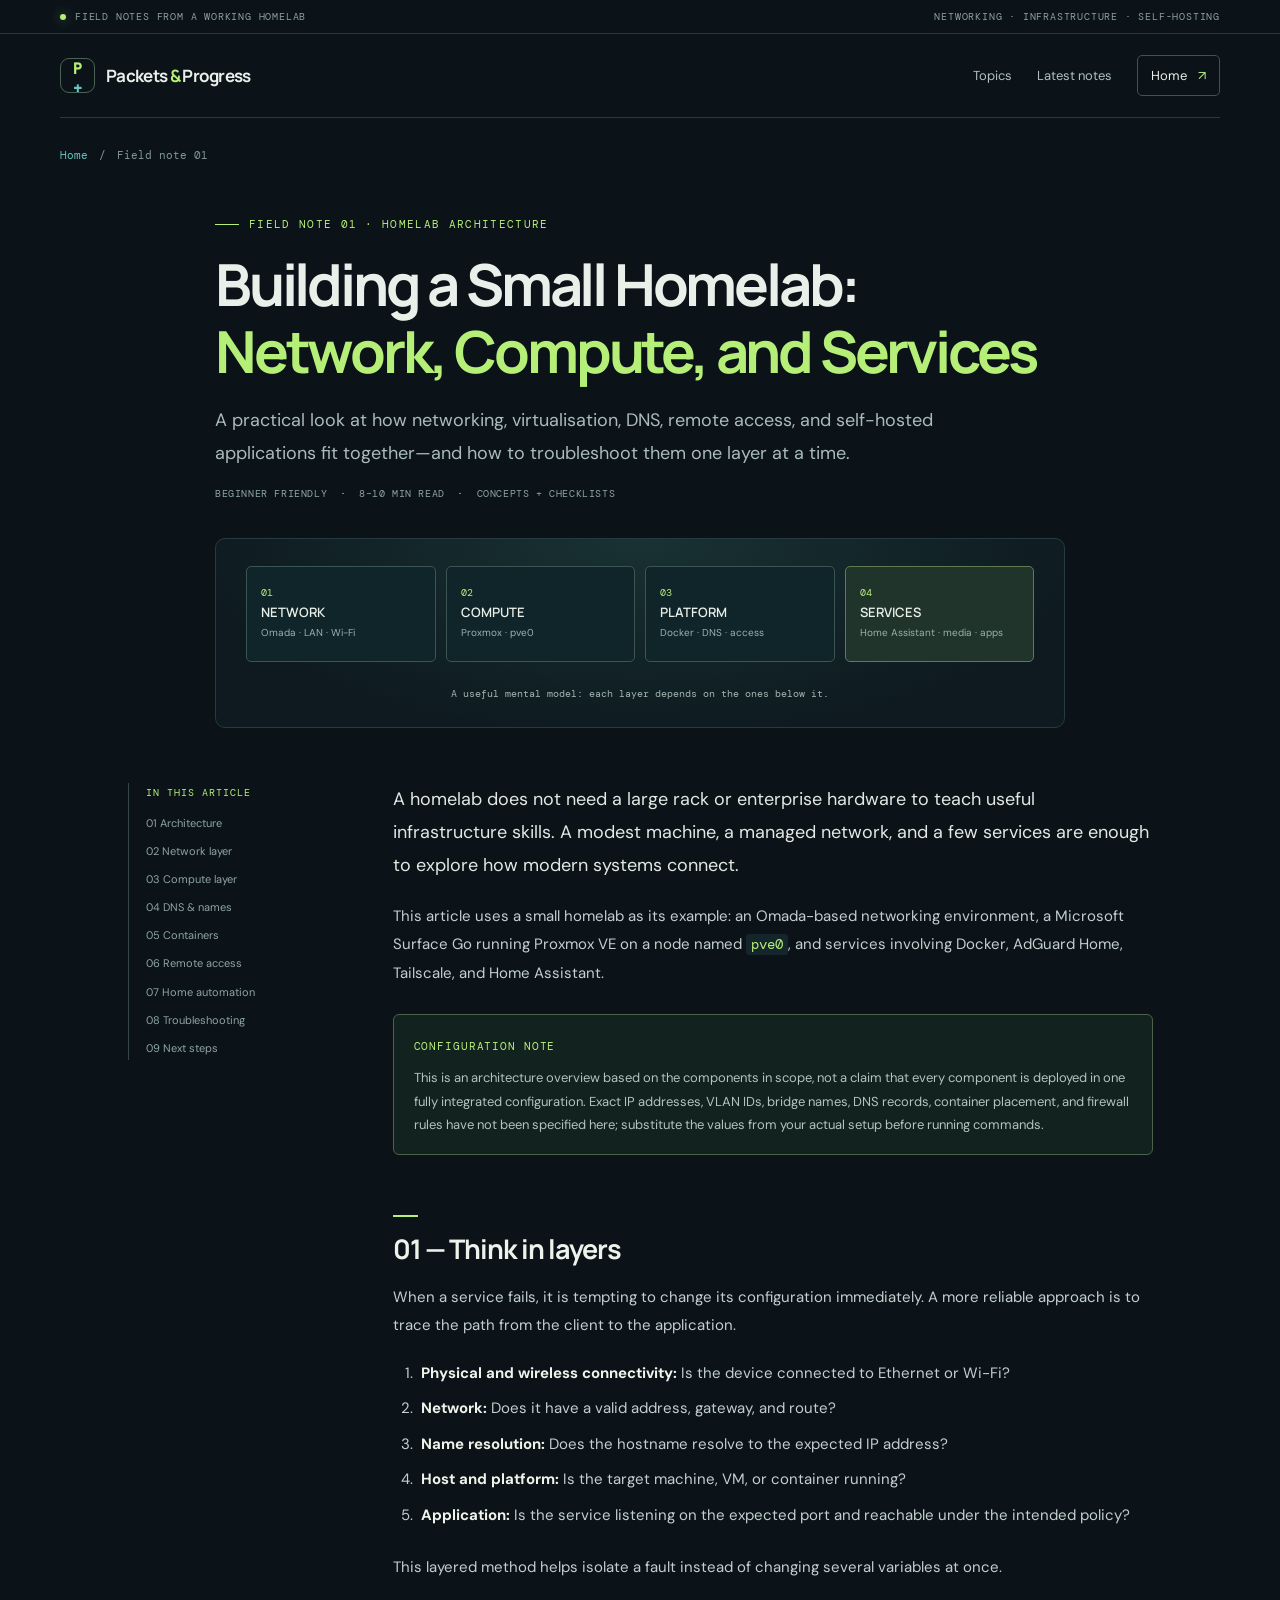
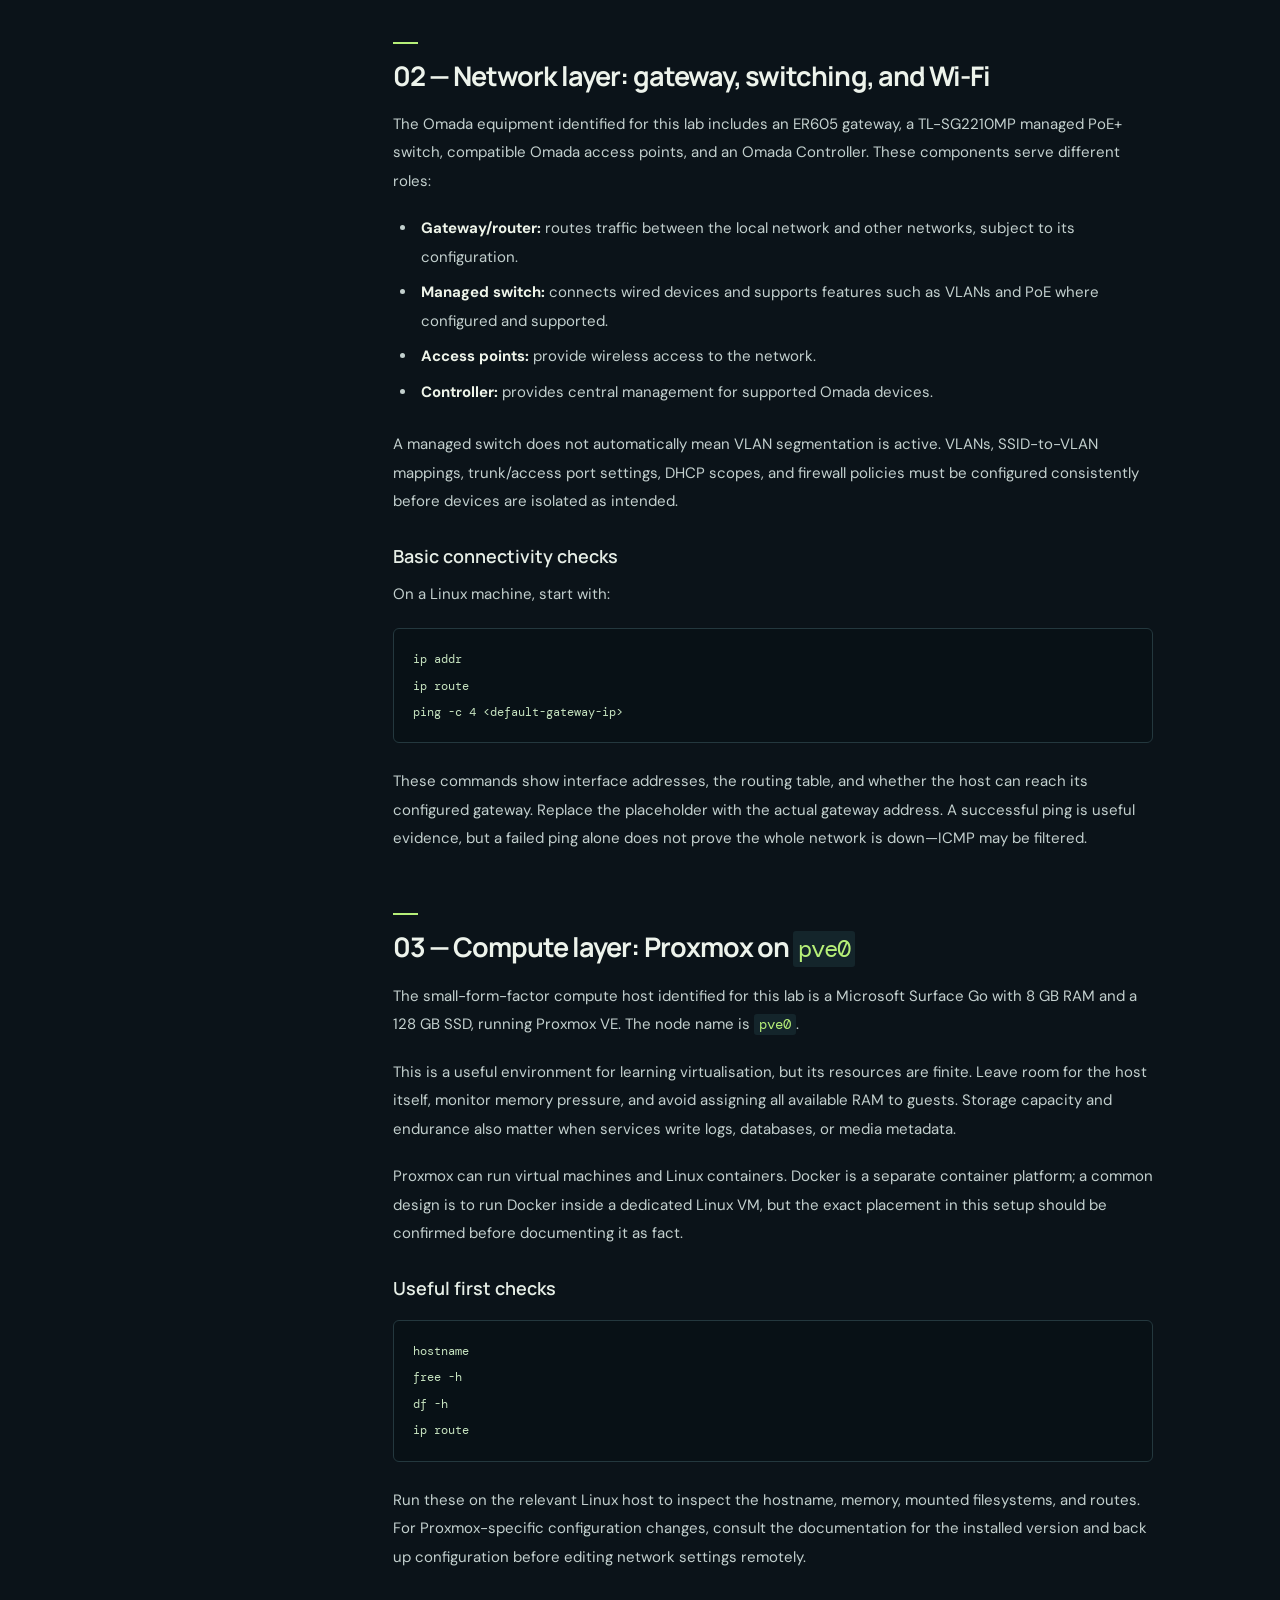
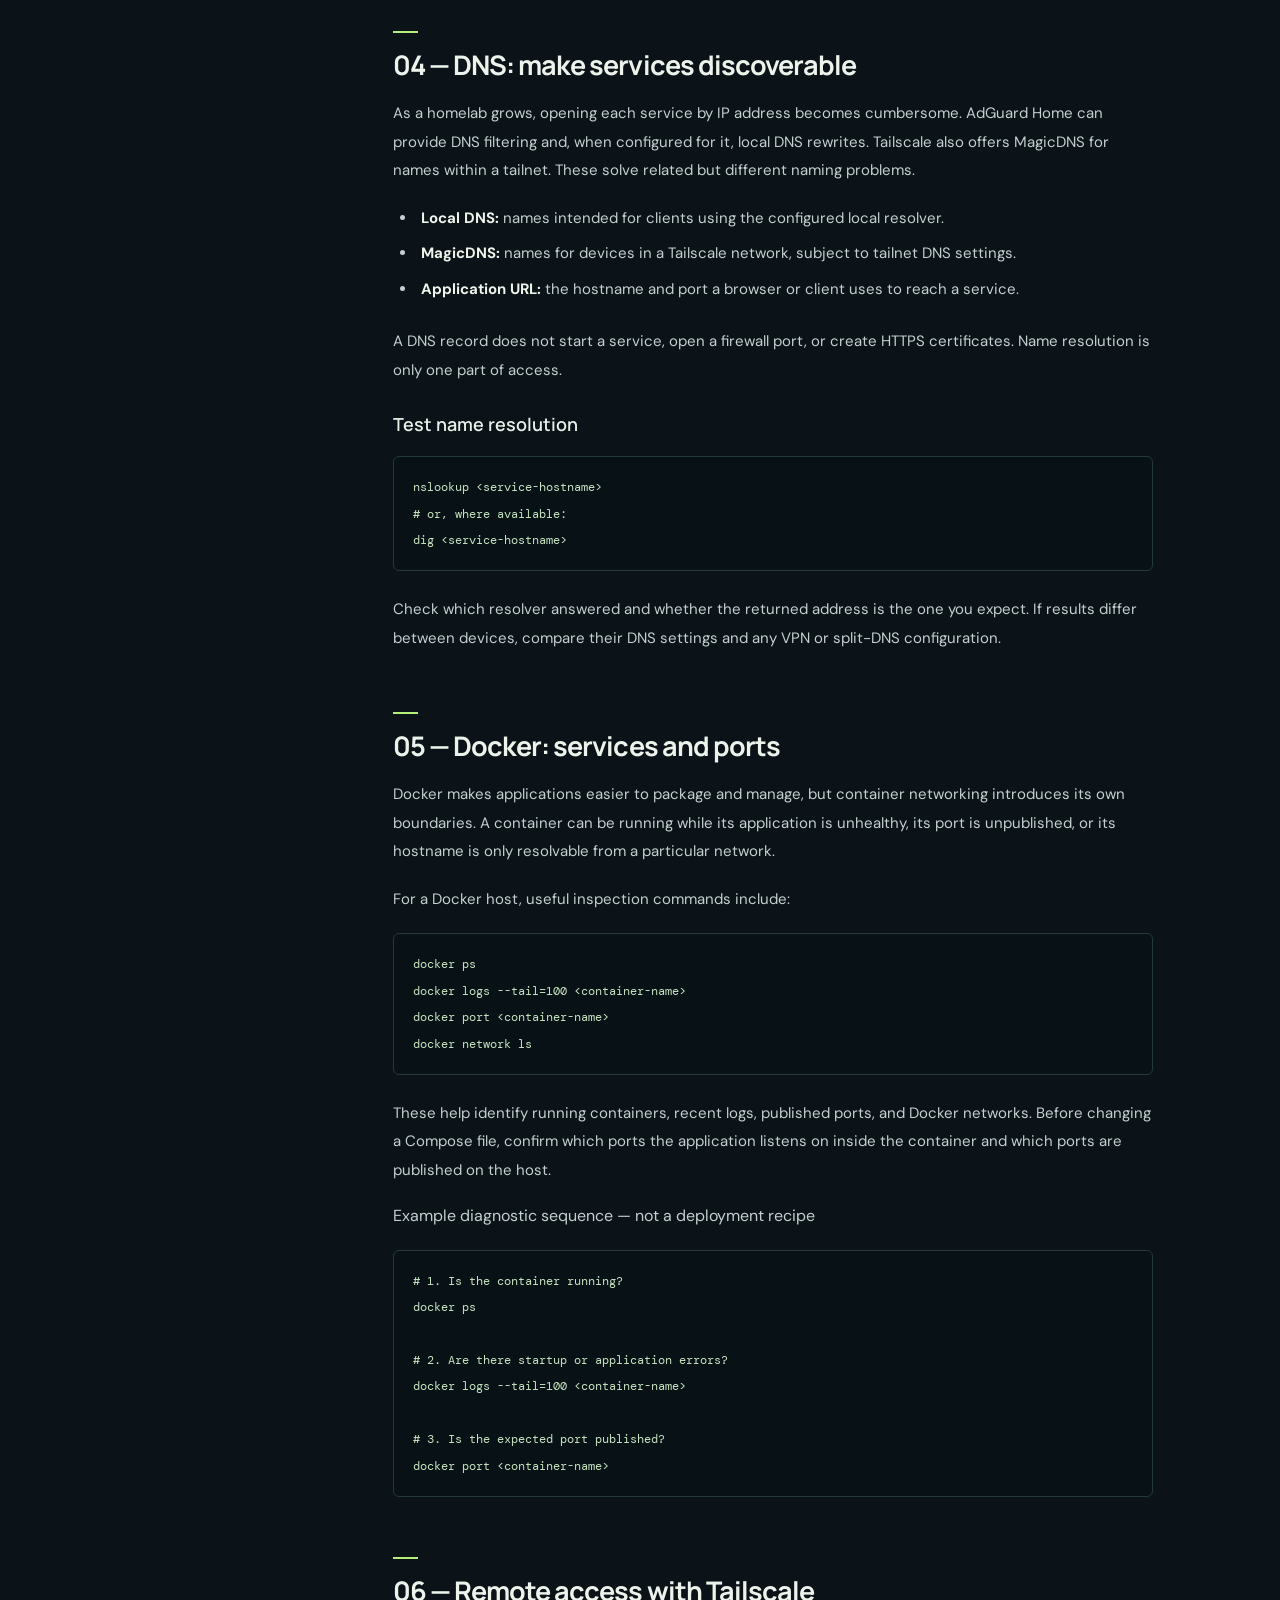
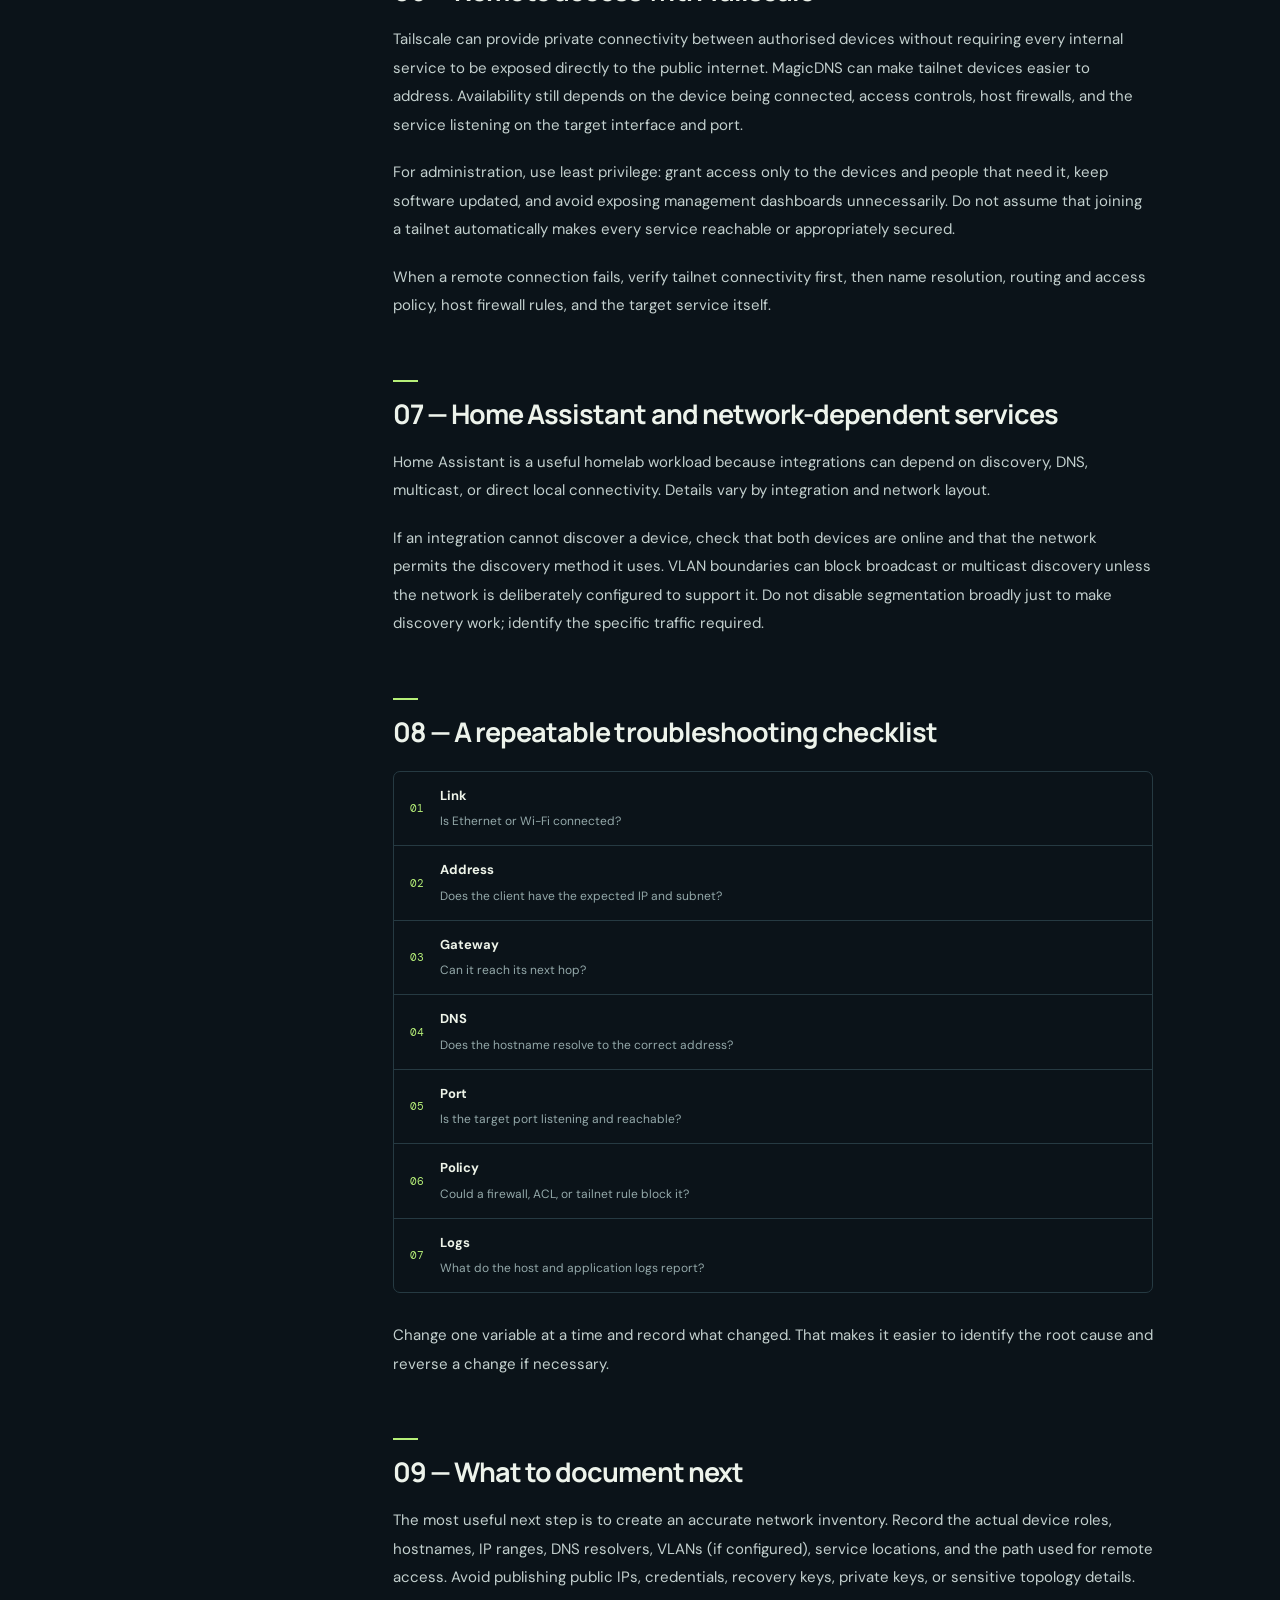
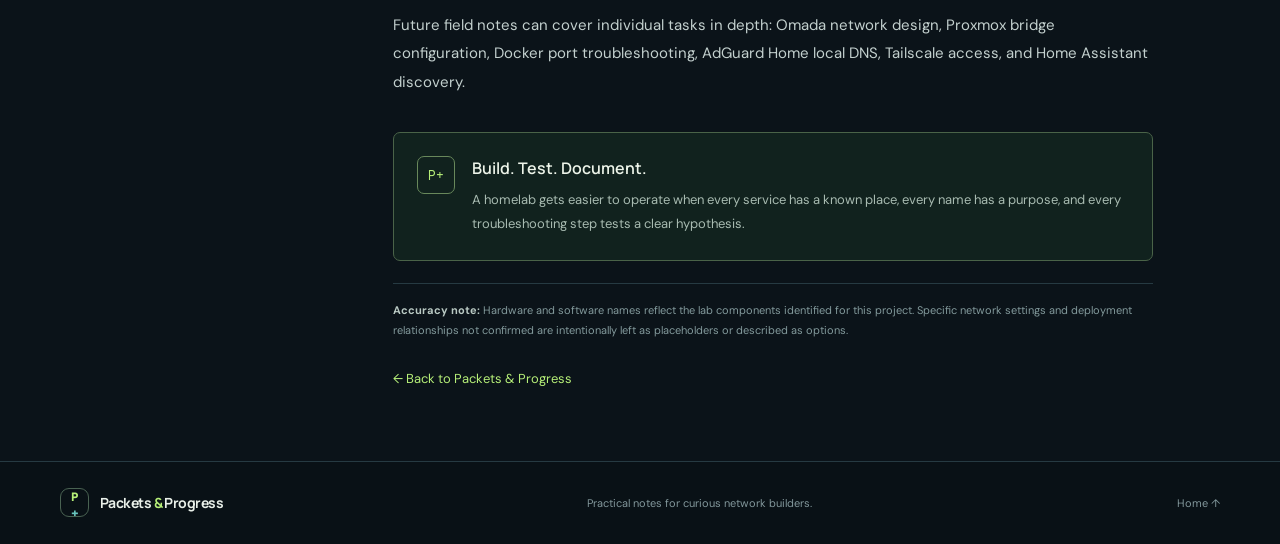
==== docs/posts/first-steps.html @ 1d588f6d "Add Packets & Progress site under docs for GitHub Pages" ====
<!doctype html>
<html lang="en">
<head>
  <meta charset="utf-8">
  <meta name="viewport" content="width=device-width, initial-scale=1">
  <meta name="description" content="A practical beginner-friendly overview of a small homelab using Omada, Proxmox, Docker, AdGuard Home, Tailscale, and Home Assistant.">
  <title>Building a Small Homelab: Network, Compute, and Services — Packets & Progress</title>
  <link rel="stylesheet" href="../styles.css">
</head>
<body>
  <div class="topline"><span class="pulse"></span> FIELD NOTES FROM A WORKING HOMELAB <span class="topline-right">NETWORKING · INFRASTRUCTURE · SELF-HOSTING</span></div>
  <header class="site-header wrap"><a class="brand" href="../index.html"><span class="brand-mark">P<span>+</span></span><span>Packets <i>&</i> Progress</span></a><nav aria-label="Main navigation"><a href="../index.html#topics">Topics</a><a href="../index.html#latest">Latest notes</a><a class="nav-cta" href="../index.html">Home <span>↗</span></a></nav></header>
  <main class="article-wrap">
    <div class="article-breadcrumb"><a href="../index.html">Home</a><span>/</span><span>Field note 01</span></div>
    <header class="article-header"><div class="eyebrow"><span class="eyebrow-line"></span> FIELD NOTE 01 · HOMELAB ARCHITECTURE</div><h1>Building a Small Homelab: <span>Network, Compute, and Services</span></h1><p class="article-deck">A practical look at how networking, virtualisation, DNS, remote access, and self-hosted applications fit together—and how to troubleshoot them one layer at a time.</p><div class="article-meta">BEGINNER FRIENDLY <span>·</span> 8–10 MIN READ <span>·</span> CONCEPTS + CHECKLISTS</div></header>
    <div class="article-hero-art"><div class="stack-layer"><span>01</span><b>NETWORK</b><small>Omada · LAN · Wi-Fi</small></div><div class="stack-layer"><span>02</span><b>COMPUTE</b><small>Proxmox · pve0</small></div><div class="stack-layer"><span>03</span><b>PLATFORM</b><small>Docker · DNS · access</small></div><div class="stack-layer layer4"><span>04</span><b>SERVICES</b><small>Home Assistant · media · apps</small></div><div class="stack-note">A useful mental model: each layer depends on the ones below it.</div></div>
    <div class="article-layout">
      <aside class="toc"><div class="toc-title">IN THIS ARTICLE</div><a href="#architecture">01 Architecture</a><a href="#network">02 Network layer</a><a href="#proxmox">03 Compute layer</a><a href="#dns">04 DNS & names</a><a href="#containers">05 Containers</a><a href="#remote-access">06 Remote access</a><a href="#automation">07 Home automation</a><a href="#troubleshoot">08 Troubleshooting</a><a href="#next-steps">09 Next steps</a></aside>
      <article class="prose">
        <p class="lead">A homelab does not need a large rack or enterprise hardware to teach useful infrastructure skills. A modest machine, a managed network, and a few services are enough to explore how modern systems connect.</p>
        <p>This article uses a small homelab as its example: an Omada-based networking environment, a Microsoft Surface Go running Proxmox VE on a node named <code>pve0</code>, and services involving Docker, AdGuard Home, Tailscale, and Home Assistant.</p>
        <div class="notice"><b>Configuration note</b><p>This is an architecture overview based on the components in scope, not a claim that every component is deployed in one fully integrated configuration. Exact IP addresses, VLAN IDs, bridge names, DNS records, container placement, and firewall rules have not been specified here; substitute the values from your actual setup before running commands.</p></div>
        <h2 id="architecture">01 — Think in layers</h2>
        <p>When a service fails, it is tempting to change its configuration immediately. A more reliable approach is to trace the path from the client to the application.</p>
        <ol><li><b>Physical and wireless connectivity:</b> Is the device connected to Ethernet or Wi-Fi?</li><li><b>Network:</b> Does it have a valid address, gateway, and route?</li><li><b>Name resolution:</b> Does the hostname resolve to the expected IP address?</li><li><b>Host and platform:</b> Is the target machine, VM, or container running?</li><li><b>Application:</b> Is the service listening on the expected port and reachable under the intended policy?</li></ol>
        <p>This layered method helps isolate a fault instead of changing several variables at once.</p>
        <h2 id="network">02 — Network layer: gateway, switching, and Wi-Fi</h2>
        <p>The Omada equipment identified for this lab includes an ER605 gateway, a TL-SG2210MP managed PoE+ switch, compatible Omada access points, and an Omada Controller. These components serve different roles:</p>
        <ul><li><b>Gateway/router:</b> routes traffic between the local network and other networks, subject to its configuration.</li><li><b>Managed switch:</b> connects wired devices and supports features such as VLANs and PoE where configured and supported.</li><li><b>Access points:</b> provide wireless access to the network.</li><li><b>Controller:</b> provides central management for supported Omada devices.</li></ul>
        <p>A managed switch does not automatically mean VLAN segmentation is active. VLANs, SSID-to-VLAN mappings, trunk/access port settings, DHCP scopes, and firewall policies must be configured consistently before devices are isolated as intended.</p>
        <h3>Basic connectivity checks</h3><p>On a Linux machine, start with:</p>
        <pre><code>ip addr
ip route
ping -c 4 &lt;default-gateway-ip&gt;</code></pre>
        <p>These commands show interface addresses, the routing table, and whether the host can reach its configured gateway. Replace the placeholder with the actual gateway address. A successful ping is useful evidence, but a failed ping alone does not prove the whole network is down—ICMP may be filtered.</p>
        <h2 id="proxmox">03 — Compute layer: Proxmox on <code>pve0</code></h2>
        <p>The small-form-factor compute host identified for this lab is a Microsoft Surface Go with 8 GB RAM and a 128 GB SSD, running Proxmox VE. The node name is <code>pve0</code>.</p>
        <p>This is a useful environment for learning virtualisation, but its resources are finite. Leave room for the host itself, monitor memory pressure, and avoid assigning all available RAM to guests. Storage capacity and endurance also matter when services write logs, databases, or media metadata.</p>
        <p>Proxmox can run virtual machines and Linux containers. Docker is a separate container platform; a common design is to run Docker inside a dedicated Linux VM, but the exact placement in this setup should be confirmed before documenting it as fact.</p>
        <h3>Useful first checks</h3><pre><code>hostname
free -h
df -h
ip route</code></pre>
        <p>Run these on the relevant Linux host to inspect the hostname, memory, mounted filesystems, and routes. For Proxmox-specific configuration changes, consult the documentation for the installed version and back up configuration before editing network settings remotely.</p>
        <h2 id="dns">04 — DNS: make services discoverable</h2>
        <p>As a homelab grows, opening each service by IP address becomes cumbersome. AdGuard Home can provide DNS filtering and, when configured for it, local DNS rewrites. Tailscale also offers MagicDNS for names within a tailnet. These solve related but different naming problems.</p>
        <ul><li><b>Local DNS:</b> names intended for clients using the configured local resolver.</li><li><b>MagicDNS:</b> names for devices in a Tailscale network, subject to tailnet DNS settings.</li><li><b>Application URL:</b> the hostname and port a browser or client uses to reach a service.</li></ul>
        <p>A DNS record does not start a service, open a firewall port, or create HTTPS certificates. Name resolution is only one part of access.</p>
        <h3>Test name resolution</h3><pre><code>nslookup &lt;service-hostname&gt;
# or, where available:
dig &lt;service-hostname&gt;</code></pre>
        <p>Check which resolver answered and whether the returned address is the one you expect. If results differ between devices, compare their DNS settings and any VPN or split-DNS configuration.</p>
        <h2 id="containers">05 — Docker: services and ports</h2>
        <p>Docker makes applications easier to package and manage, but container networking introduces its own boundaries. A container can be running while its application is unhealthy, its port is unpublished, or its hostname is only resolvable from a particular network.</p>
        <p>For a Docker host, useful inspection commands include:</p><pre><code>docker ps
docker logs --tail=100 &lt;container-name&gt;
docker port &lt;container-name&gt;
docker network ls</code></pre>
        <p>These help identify running containers, recent logs, published ports, and Docker networks. Before changing a Compose file, confirm which ports the application listens on inside the container and which ports are published on the host.</p>
        <div class="code-caption">Example diagnostic sequence — not a deployment recipe</div><pre><code># 1. Is the container running?
docker ps

# 2. Are there startup or application errors?
docker logs --tail=100 &lt;container-name&gt;

# 3. Is the expected port published?
docker port &lt;container-name&gt;</code></pre>
        <h2 id="remote-access">06 — Remote access with Tailscale</h2>
        <p>Tailscale can provide private connectivity between authorised devices without requiring every internal service to be exposed directly to the public internet. MagicDNS can make tailnet devices easier to address. Availability still depends on the device being connected, access controls, host firewalls, and the service listening on the target interface and port.</p>
        <p>For administration, use least privilege: grant access only to the devices and people that need it, keep software updated, and avoid exposing management dashboards unnecessarily. Do not assume that joining a tailnet automatically makes every service reachable or appropriately secured.</p>
        <p>When a remote connection fails, verify tailnet connectivity first, then name resolution, routing and access policy, host firewall rules, and the target service itself.</p>
        <h2 id="automation">07 — Home Assistant and network-dependent services</h2>
        <p>Home Assistant is a useful homelab workload because integrations can depend on discovery, DNS, multicast, or direct local connectivity. Details vary by integration and network layout.</p>
        <p>If an integration cannot discover a device, check that both devices are online and that the network permits the discovery method it uses. VLAN boundaries can block broadcast or multicast discovery unless the network is deliberately configured to support it. Do not disable segmentation broadly just to make discovery work; identify the specific traffic required.</p>
        <h2 id="troubleshoot">08 — A repeatable troubleshooting checklist</h2>
        <div class="checklist"><div><span>01</span><p><b>Link</b><small>Is Ethernet or Wi-Fi connected?</small></p></div><div><span>02</span><p><b>Address</b><small>Does the client have the expected IP and subnet?</small></p></div><div><span>03</span><p><b>Gateway</b><small>Can it reach its next hop?</small></p></div><div><span>04</span><p><b>DNS</b><small>Does the hostname resolve to the correct address?</small></p></div><div><span>05</span><p><b>Port</b><small>Is the target port listening and reachable?</small></p></div><div><span>06</span><p><b>Policy</b><small>Could a firewall, ACL, or tailnet rule block it?</small></p></div><div><span>07</span><p><b>Logs</b><small>What do the host and application logs report?</small></p></div></div>
        <p>Change one variable at a time and record what changed. That makes it easier to identify the root cause and reverse a change if necessary.</p>
        <h2 id="next-steps">09 — What to document next</h2>
        <p>The most useful next step is to create an accurate network inventory. Record the actual device roles, hostnames, IP ranges, DNS resolvers, VLANs (if configured), service locations, and the path used for remote access. Avoid publishing public IPs, credentials, recovery keys, private keys, or sensitive topology details.</p>
        <p>Future field notes can cover individual tasks in depth: Omada network design, Proxmox bridge configuration, Docker port troubleshooting, AdGuard Home local DNS, Tailscale access, and Home Assistant discovery.</p>
        <div class="closing-callout"><span class="callout-mark">P+</span><div><b>Build. Test. Document.</b><p>A homelab gets easier to operate when every service has a known place, every name has a purpose, and every troubleshooting step tests a clear hypothesis.</p></div></div>
        <div class="article-footnote"><b>Accuracy note:</b> Hardware and software names reflect the lab components identified for this project. Specific network settings and deployment relationships not confirmed are intentionally left as placeholders or described as options.</div>
        <a class="back-home" href="../index.html">← Back to Packets & Progress</a>
      </article>
    </div>
  </main>
  <footer class="site-footer"><div class="wrap footer-inner"><a class="brand" href="../index.html"><span class="brand-mark">P<span>+</span></span><span>Packets <i>&</i> Progress</span></a><span>Practical notes for curious network builders.</span><a href="../index.html">Home ↑</a></div></footer>
</body>
</html>
---- docs/styles.css ----
@import url('https://fonts.googleapis.com/css2?family=DM+Mono:wght@400;500&family=DM+Sans:wght@400;500;700&family=Manrope:wght@400;600;700;800&display=swap');
:root{--bg:#0b1319;--panel:#101e27;--ink:#e9f0e9;--muted:#9aadb2;--line:#263a42;--lime:#b6ef78;--teal:#68c4bd;--mono:'DM Mono',monospace;--sans:'DM Sans',sans-serif;--display:'Manrope',sans-serif}
*{box-sizing:border-box}html{scroll-behavior:smooth;scroll-padding-top:25px}body{margin:0;background:var(--bg);color:var(--ink);font:16px/1.65 var(--sans)}a{color:inherit;text-decoration:none}.wrap{width:min(1160px,calc(100% - 48px));margin-inline:auto}.topline{min-height:34px;border-bottom:1px solid var(--line);padding:7px max(24px,calc((100% - 1160px)/2));display:flex;align-items:center;gap:9px;color:#8ca0a4;font:10px var(--mono);letter-spacing:.08em}.pulse,.caption-dot{width:6px;height:6px;border-radius:50%;background:var(--lime);display:inline-block;box-shadow:0 0 12px #b6ef7870}.topline-right{margin-left:auto}.site-header{min-height:84px;display:flex;align-items:center;justify-content:space-between;gap:20px;border-bottom:1px solid var(--line)}.brand{display:inline-flex;align-items:center;gap:11px;font:700 17px var(--display);letter-spacing:-.04em;white-space:nowrap}.brand i{font-style:normal;color:var(--lime)}.brand-mark{display:grid;place-items:center;width:35px;height:35px;border:1px solid #496252;border-radius:9px;font:700 15px var(--mono);color:var(--lime)}.brand-mark span,.about-mark span{color:var(--teal)}nav{display:flex;align-items:center;gap:25px;font-size:13px;color:#b1c0c1}nav a:hover,.text-link:hover{color:var(--lime)}.nav-cta{border:1px solid #3c5357;padding:9px 13px;border-radius:5px;color:var(--ink)}.nav-cta span{color:var(--lime);margin-left:8px}.hero{min-height:560px;display:grid;grid-template-columns:1fr 1fr;align-items:center;gap:42px;padding-block:52px 60px}.eyebrow{font:11px var(--mono);letter-spacing:.12em;color:var(--lime);display:flex;align-items:center;gap:10px}.eyebrow-line{width:24px;height:1px;background:var(--lime)}h1,h2,h3,p{margin-top:0}.hero h1{font:700 clamp(40px,5.2vw,65px)/1.12 var(--display);letter-spacing:-.06em;margin:22px 0}.hero h1 span,.article-header h1 span{color:var(--lime)}.hero-lede{max-width:550px;color:#aebfc0;font-size:17px;line-height:1.8}.hero-actions{display:flex;align-items:center;gap:25px;margin-top:30px}.button{display:inline-flex;align-items:center;gap:24px;padding:13px 17px;border-radius:5px;font-size:13px;font-weight:700}.button-primary{background:var(--lime);color:#142018}.button-primary:hover{background:#d0f5a6}.button-primary span{font-size:18px}.text-link{font-size:13px;font-weight:600;color:#d8e3db}.text-link span{color:var(--lime);margin-left:6px}.hero-meta{display:flex;gap:25px;margin-top:44px;font:10px var(--mono);letter-spacing:.06em;color:#71878c}.hero-meta b{color:var(--teal);margin-right:5px}.network-art{height:400px;position:relative;border:1px solid #253b42;border-radius:12px;overflow:hidden;background:radial-gradient(ellipse at 50% 45%,#1b3536 0%,#0f1c24 56%,#0b1319 100%)}.art-grid{position:absolute;inset:0;background-image:linear-gradient(#7d9e9510 1px,transparent 1px),linear-gradient(90deg,#7d9e9510 1px,transparent 1px);background-size:26px 26px}.network-art svg{position:relative;width:100%;height:100%;z-index:1}.art-caption{position:absolute;bottom:15px;left:17px;color:#9db0b0;font:10px var(--mono);display:flex;align-items:center;gap:8px}.principles{border-block:1px solid var(--line);background:#0e1a20}.principles-inner{display:grid;grid-template-columns:repeat(3,1fr)}.principles-inner>div{padding:28px 26px 26px 0;border-right:1px solid var(--line)}.principles-inner>div+div{padding-left:27px}.principles-inner>div:last-child{border:0}.principle-number{font:11px var(--mono);color:var(--lime);margin-right:12px}.principles b{font:600 14px var(--display)}.principles p{font-size:12px;color:#8fa4a8;margin:6px 0 0 37px}.section{padding-block:88px 94px}.section-heading{display:flex;justify-content:space-between;align-items:end;margin-bottom:31px}.section-heading h2,.latest-layout h2,.about-section h2{font:700 37px/1.2 var(--display);letter-spacing:-.045em;margin:13px 0 0}.section-heading>p{max-width:310px;color:var(--muted);font-size:13px;margin:0 0 4px}.topic-grid{display:grid;grid-template-columns:repeat(3,1fr);gap:13px}.topic-card{min-height:240px;padding:24px;border:1px solid var(--line);border-radius:8px;background:linear-gradient(140deg,#12222a,#0e1a21);display:flex;flex-direction:column;transition:transform .2s,border-color .2s}.topic-card:hover{transform:translateY(-3px);border-color:#597b61}.topic-icon{width:38px;height:38px;display:grid;place-items:center;border:1px solid #40584d;color:var(--lime);border-radius:7px;font:20px var(--mono);margin-bottom:20px}.topic-kicker{font:10px var(--mono);letter-spacing:.1em;color:var(--teal)}.topic-card h3{font:600 18px var(--display);margin:7px 0}.topic-card p{font-size:12px;color:#9cafb0;line-height:1.7;margin-bottom:22px}.card-bottom{margin-top:auto;padding-top:13px;border-top:1px solid #263941;color:#d6e0d9;font-size:11px}.card-bottom b,.read-link b{float:right;color:var(--lime)}.latest-section{background:#101d24;border-block:1px solid var(--line);padding:78px 0}.latest-layout{display:grid;grid-template-columns:.72fr 1fr;gap:90px;align-items:center}.latest-layout h2{font-size:40px;margin:17px 0}.muted{font-size:14px;color:#9fb0b3;max-width:320px;margin-bottom:25px}.article-preview{display:block;border:1px solid #2c4449;background:#0c171d;border-radius:9px;overflow:hidden}.article-preview:hover{border-color:#70956b}.preview-top{display:flex;justify-content:space-between;padding:15px 19px;border-bottom:1px solid #25373e}.tag{font:10px var(--mono);color:var(--lime);letter-spacing:.08em}.preview-arrow{color:var(--teal)}.preview-graphic{height:170px;position:relative;overflow:hidden;background:radial-gradient(ellipse at center,#1b3737,#0c171d 72%)}.preview-graphic:before{content:"";position:absolute;inset:0;background-image:linear-gradient(#89b7a10d 1px,transparent 1px),linear-gradient(90deg,#89b7a10d 1px,transparent 1px);background-size:22px 22px}.mini-node{position:absolute;z-index:2;border:1px solid #6b9368;background:#132a2d;padding:8px 11px;color:var(--lime);font:10px var(--mono);border-radius:4px}.n1{left:10%;top:28%}.n2{left:42%;top:14%}.n3{left:27%;top:67%}.n4{right:9%;top:52%}.mini-lines{position:absolute;inset:0;background:linear-gradient(25deg,transparent 47%,#8cce8255 47.2%,#8cce8255 47.6%,transparent 47.8%),linear-gradient(155deg,transparent 49%,#8cce8255 49.2%,#8cce8255 49.6%,transparent 49.8%),linear-gradient(90deg,transparent 50%,#8cce8255 50.2%,#8cce8255 50.6%,transparent 50.8%)}.preview-content{padding:23px}.article-meta{font:10px var(--mono);letter-spacing:.06em;color:#8ea4a6}.article-meta span{color:var(--lime);margin:0 6px}.preview-content h3{font:600 21px/1.35 var(--display);margin:11px 0}.preview-content p{font-size:13px;color:#9cafb0}.read-link{display:block;border-top:1px solid var(--line);padding-top:13px;font-size:12px;color:#dce6df}.about-section{display:grid;grid-template-columns:60px 1fr 245px;gap:25px;align-items:start;padding-block:76px 80px}.about-mark{width:52px;height:52px;display:grid;place-items:center;border:1px solid #4b6851;border-radius:10px;color:var(--lime);font:700 20px var(--mono)}.about-section h2{font-size:30px;margin:9px 0 12px}.about-section p{max-width:600px;color:#a1b2b4;font-size:13px;line-height:1.85;margin-bottom:0}.about-stats{border-left:1px solid var(--line);padding-left:24px;display:grid;gap:15px}.about-stats div{display:grid;gap:3px}.about-stats b{font:10px var(--mono);color:var(--teal);letter-spacing:.07em}.about-stats span{font-size:12px;color:#b2c1c0}.site-footer{border-top:1px solid var(--line);background:#091116}.footer-inner{min-height:82px;display:flex;align-items:center;justify-content:space-between;gap:20px}.footer-inner .brand{font-size:14px}.footer-inner .brand-mark{width:29px;height:29px;font-size:12px}.footer-inner>span,.footer-inner>a:last-child{font-size:11px;color:#82979b}
.article-wrap{width:min(1160px,calc(100% - 48px));margin:0 auto}.article-breadcrumb{display:flex;gap:11px;color:#82979b;font:11px var(--mono);padding:30px 0}.article-breadcrumb a{color:var(--teal)}.article-header{max-width:850px;margin:25px auto 38px}.article-header h1{font:700 clamp(38px,5vw,58px)/1.15 var(--display);letter-spacing:-.055em;margin:20px 0}.article-deck{font-size:18px;line-height:1.8;color:#aabbbd;max-width:750px}.article-hero-art{max-width:850px;margin:0 auto 55px;padding:27px 30px;border:1px solid var(--line);border-radius:10px;background:radial-gradient(ellipse at 50% 0%,#193234,#0e1a20 75%);display:grid;grid-template-columns:repeat(4,1fr);gap:10px}.stack-layer{padding:19px 14px;border:1px solid #3a5552;background:#10252a;border-radius:5px;display:flex;flex-direction:column;gap:4px;position:relative}.stack-layer span{font:10px var(--mono);color:var(--lime)}.stack-layer b{font:600 13px var(--display)}.stack-layer small{font-size:10px;color:#9ab0b0}.layer4{background:#20342c;border-color:#617a52}.stack-note{grid-column:1/-1;text-align:center;padding-top:15px;font:10px var(--mono);color:#a4b6b3}.article-layout{display:grid;grid-template-columns:200px minmax(0,760px);gap:65px;justify-content:center;align-items:start}.toc{position:sticky;top:22px;border-left:1px solid #34464a;padding:3px 0 3px 17px;display:flex;flex-direction:column;gap:10px}.toc-title{font:10px var(--mono);letter-spacing:.1em;color:var(--lime);margin-bottom:5px}.toc a{font-size:11px;color:#8fa4a7}.toc a:hover{color:var(--lime)}.prose{min-width:0;padding-bottom:70px;color:#c3d0ce}.prose p,.prose li{font-size:15px;line-height:1.9}.prose p{margin-bottom:19px}.prose .lead{font-size:18px;line-height:1.85;color:#e1e9e2}.prose h2{font:700 27px/1.3 var(--display);letter-spacing:-.035em;color:#edf3eb;margin:50px 0 17px;padding-top:10px}.prose h2:before{content:"";display:block;width:25px;height:2px;background:var(--lime);margin-bottom:14px}.prose h3{font:600 18px var(--display);color:#e7efe7;margin:28px 0 12px}.prose ul,.prose ol{padding-left:24px;margin-bottom:24px}.prose li{padding-left:4px;margin:7px 0}.prose b{color:#eef4e9}.prose code{font:.9em var(--mono);color:var(--lime);background:#14252b;padding:2px 5px;border-radius:3px}.prose pre{overflow:auto;background:#081116;border:1px solid #24383e;border-radius:6px;padding:17px 19px;margin:20px 0 24px}.prose pre code{padding:0;background:transparent;color:#c7e4c0;font-size:12px;line-height:1.8}.notice{border:1px solid #4c624b;background:#12221f;border-radius:6px;padding:17px 20px;margin:27px 0 32px}.notice>b{font:11px var(--mono);letter-spacing:.08em;color:var(--lime);text-transform:uppercase}.notice p{font-size:13px;margin:8px 0 0;color:#b2c4bd;line-height:1.8}.checklist{border:1px solid var(--line);border-radius:7px;overflow:hidden;margin:22px 0 28px}.checklist>div{display:flex;align-items:center;gap:16px;padding:12px 16px;border-bottom:1px solid var(--line)}.checklist>div:last-child{border-bottom:0}.checklist>div>span{font:11px var(--mono);color:var(--lime)}.checklist p{display:grid;gap:2px;margin:0}.checklist p b{font-size:13px}.checklist small{font-size:12px;color:#94a9aa}.closing-callout{display:flex;gap:17px;padding:23px;border:1px solid #4a6348;background:#11221e;border-radius:7px;margin:36px 0 22px}.callout-mark{flex:none;width:38px;height:38px;border:1px solid #68885b;border-radius:7px;display:grid;place-items:center;color:var(--lime);font:13px var(--mono)}.closing-callout b{font:600 16px var(--display);color:#edf4e9}.closing-callout p{font-size:13px;color:#a8bbb1;margin:5px 0 0}.article-footnote{border-top:1px solid var(--line);padding-top:17px;color:#839a9c;font-size:11px;line-height:1.8}.article-footnote b{color:#b9c9c3}.back-home{display:inline-block;margin-top:27px;color:var(--lime);font-size:13px}
@media(max-width:850px){.site-header{height:auto;min-height:75px;padding-block:18px;align-items:flex-start}.site-header nav{gap:13px;flex-wrap:wrap;justify-content:flex-end}.site-header nav>a:not(.nav-cta){display:none}.hero{grid-template-columns:1fr;padding-top:55px}.network-art{height:350px}.principles-inner>div{padding-right:12px}.principles-inner>div+div{padding-left:13px}.topic-grid{grid-template-columns:repeat(2,1fr)}.latest-layout{gap:35px}.about-section{grid-template-columns:50px 1fr}.about-stats{grid-column:2;border-left:0;border-top:1px solid var(--line);padding:20px 0 0;grid-template-columns:repeat(3,1fr)}.article-layout{grid-template-columns:1fr;gap:20px}.toc{position:static;display:flex;flex-direction:row;flex-wrap:wrap;border-left:0;border-bottom:1px solid var(--line);padding:0 0 15px}.toc-title{width:100%}.article-header{margin-top:12px}.article-hero-art{grid-template-columns:repeat(2,1fr)}}
@media(max-width:560px){.wrap,.article-wrap{width:calc(100% - 34px)}.topline{padding-inline:17px;font-size:8px}.topline-right{display:none}.brand{font-size:14px}.brand-mark{width:31px;height:31px}.site-header nav{font-size:11px}.nav-cta{padding:7px 9px}.hero{gap:30px;min-height:0;padding-bottom:42px}.hero h1{font-size:43px}.hero-lede{font-size:15px}.hero-actions{align-items:flex-start;flex-direction:column;gap:17px}.hero-meta{gap:14px;margin-top:30px;font-size:9px}.network-art{height:300px}.principles-inner{grid-template-columns:1fr}.principles-inner>div,.principles-inner>div+div{padding:18px 0;border-right:0;border-bottom:1px solid var(--line)}.principles-inner>div:last-child{border-bottom:0}.section{padding-block:60px 62px}.section-heading{display:block}.section-heading h2,.latest-layout h2{font-size:32px}.section-heading>p{margin-top:14px}.topic-grid{grid-template-columns:1fr}.topic-card{min-height:210px}.latest-section{padding:55px 0}.latest-layout{grid-template-columns:1fr;gap:28px}.about-section{grid-template-columns:1fr;gap:17px;padding-block:55px}.about-stats{grid-column:1;grid-template-columns:1fr}.footer-inner{padding:18px 0;flex-wrap:wrap}.footer-inner>span{order:3;width:100%}.article-breadcrumb{padding:20px 0}.article-header h1{font-size:39px}.article-deck{font-size:16px}.article-hero-art{padding:17px;gap:7px;margin-bottom:35px}.stack-layer{padding:14px 10px}.stack-layer b{font-size:11px}.stack-layer small{font-size:9px}.prose p,.prose li{font-size:14px}.prose .lead{font-size:16px}.prose h2{font-size:24px}.prose pre{padding:13px}.article-meta{font-size:9px}}
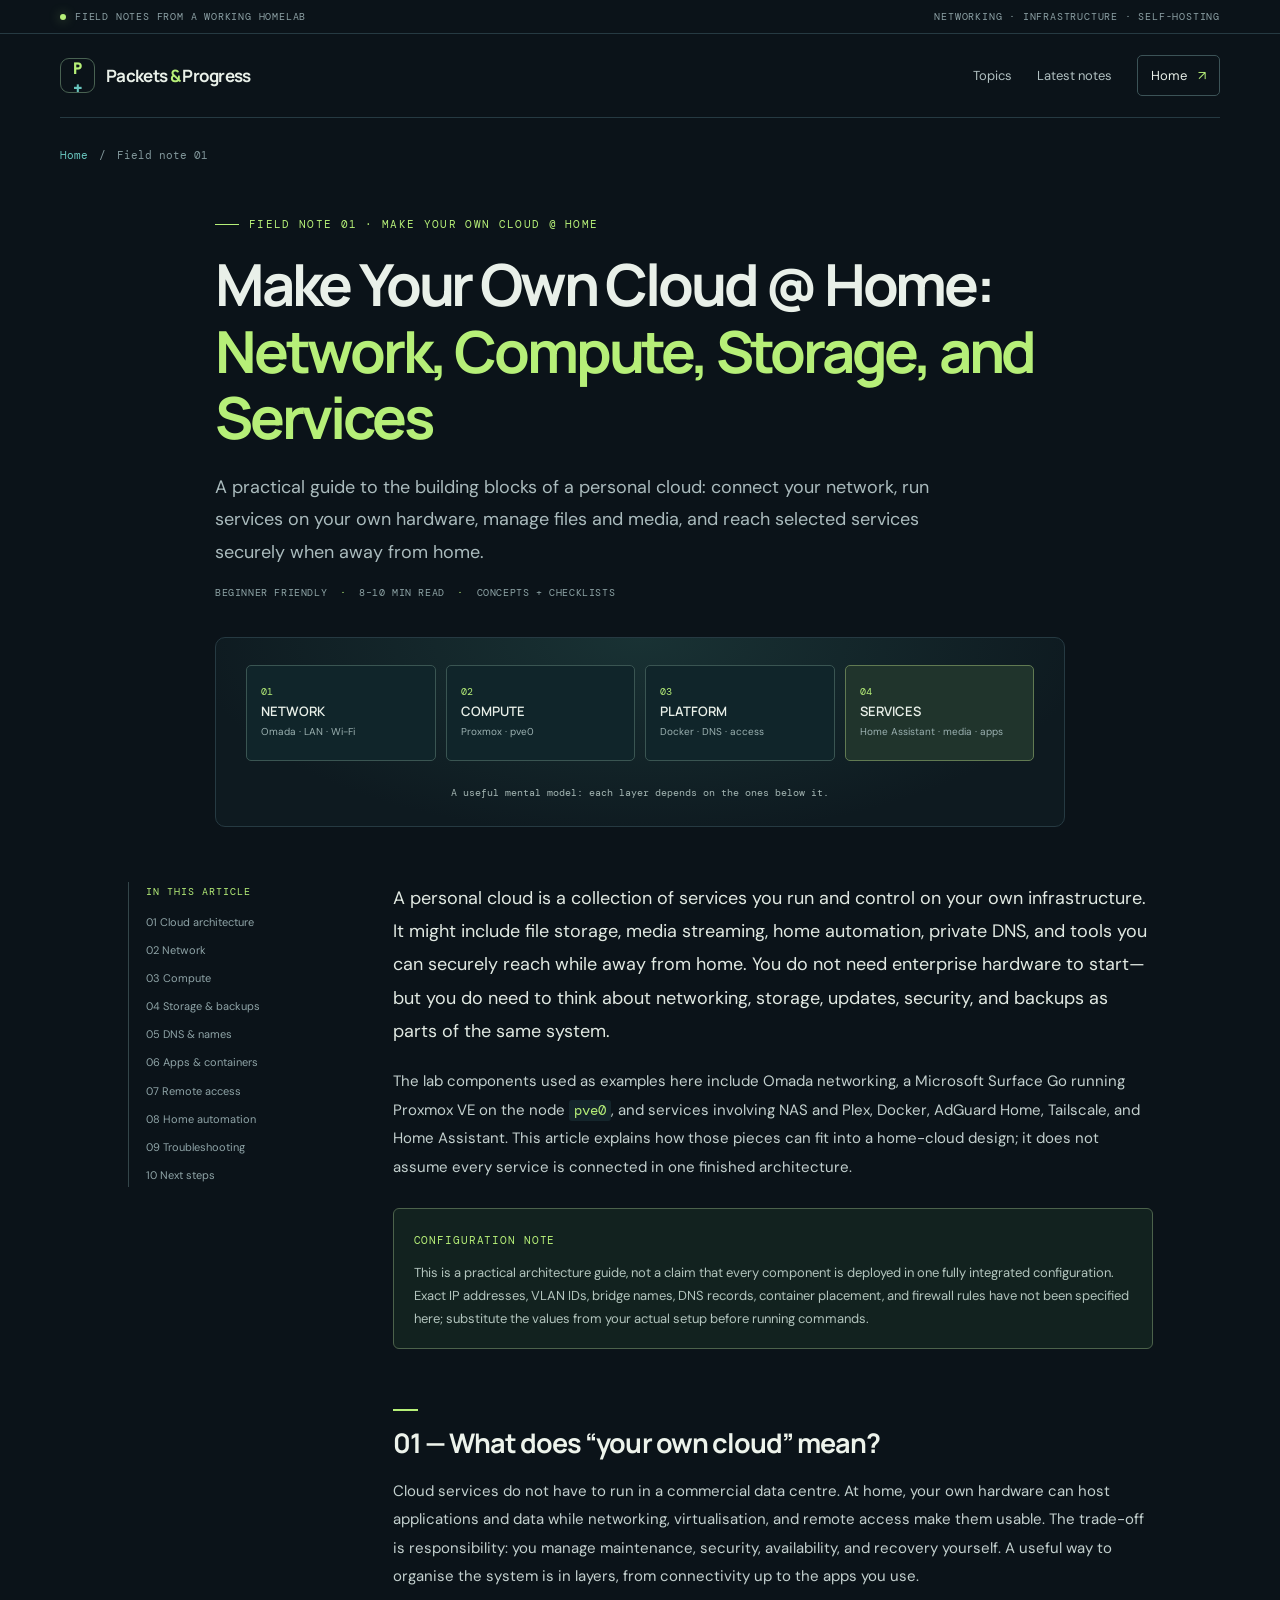
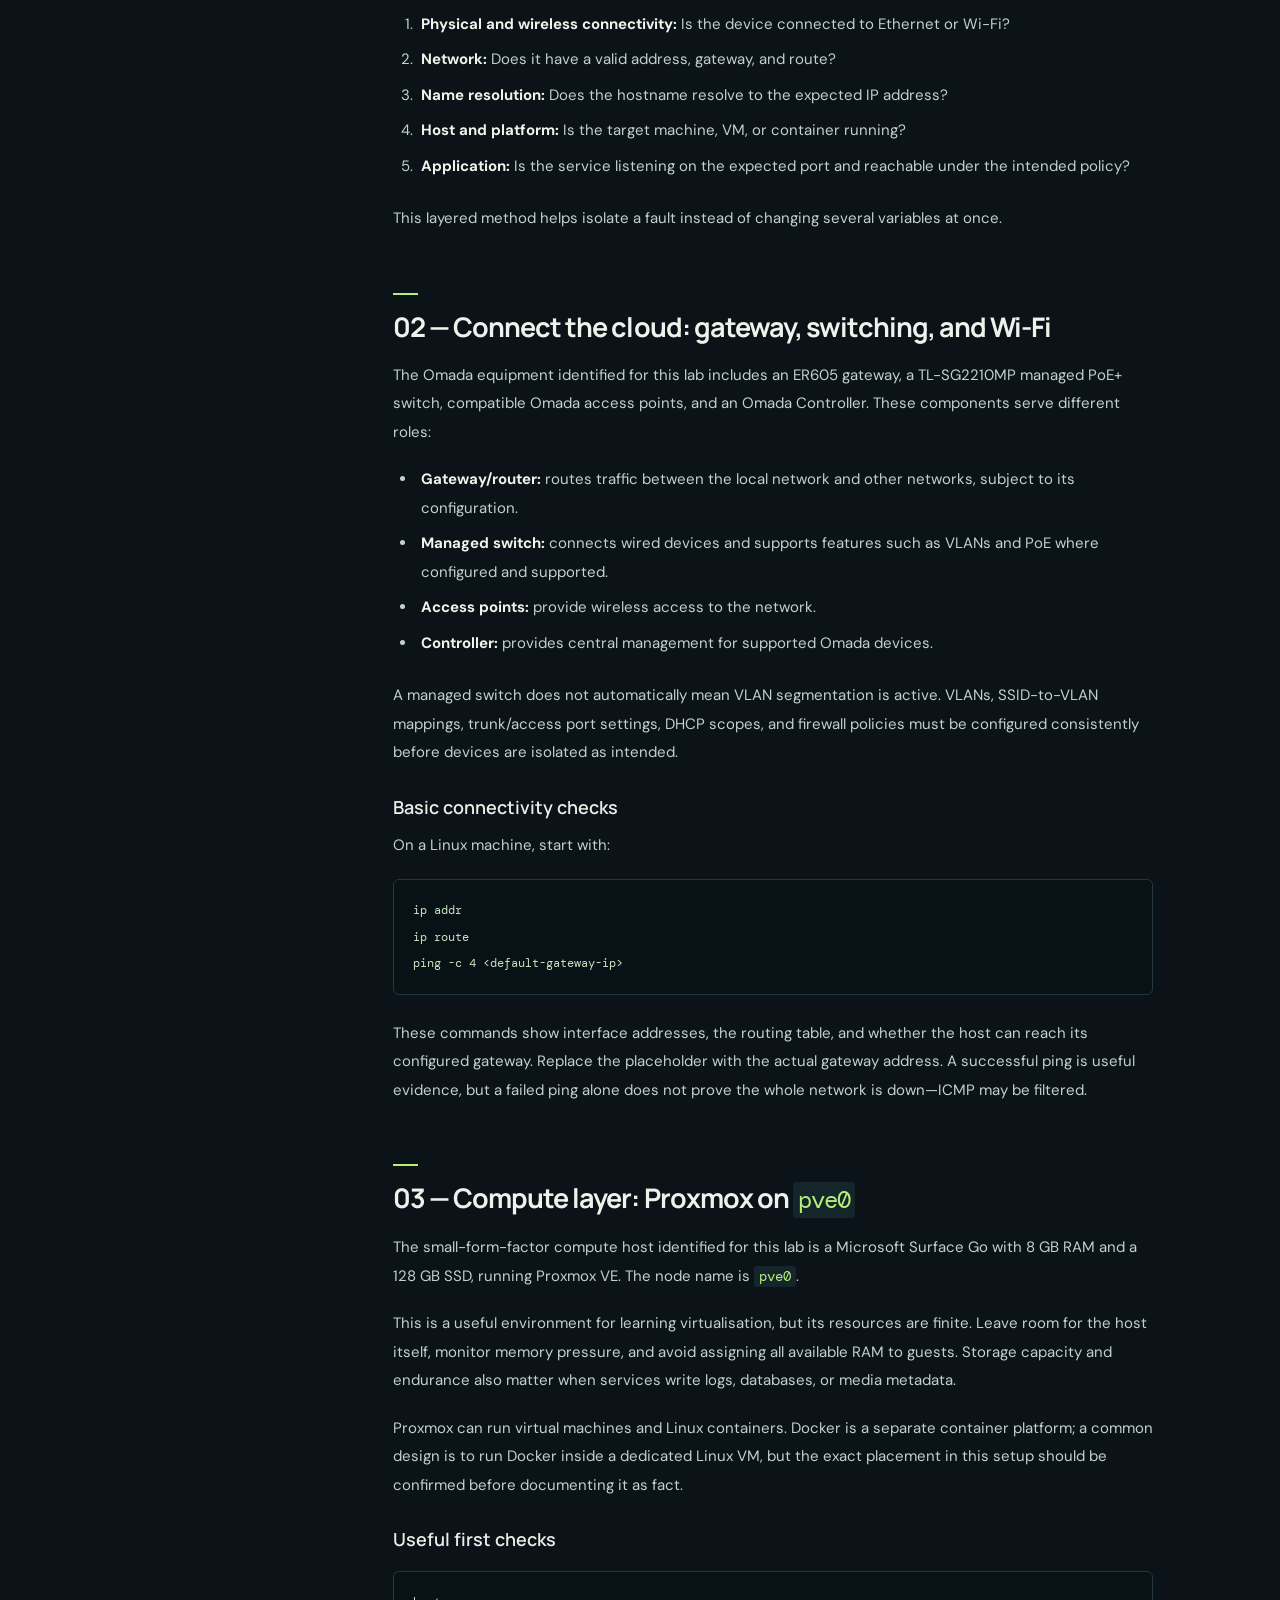
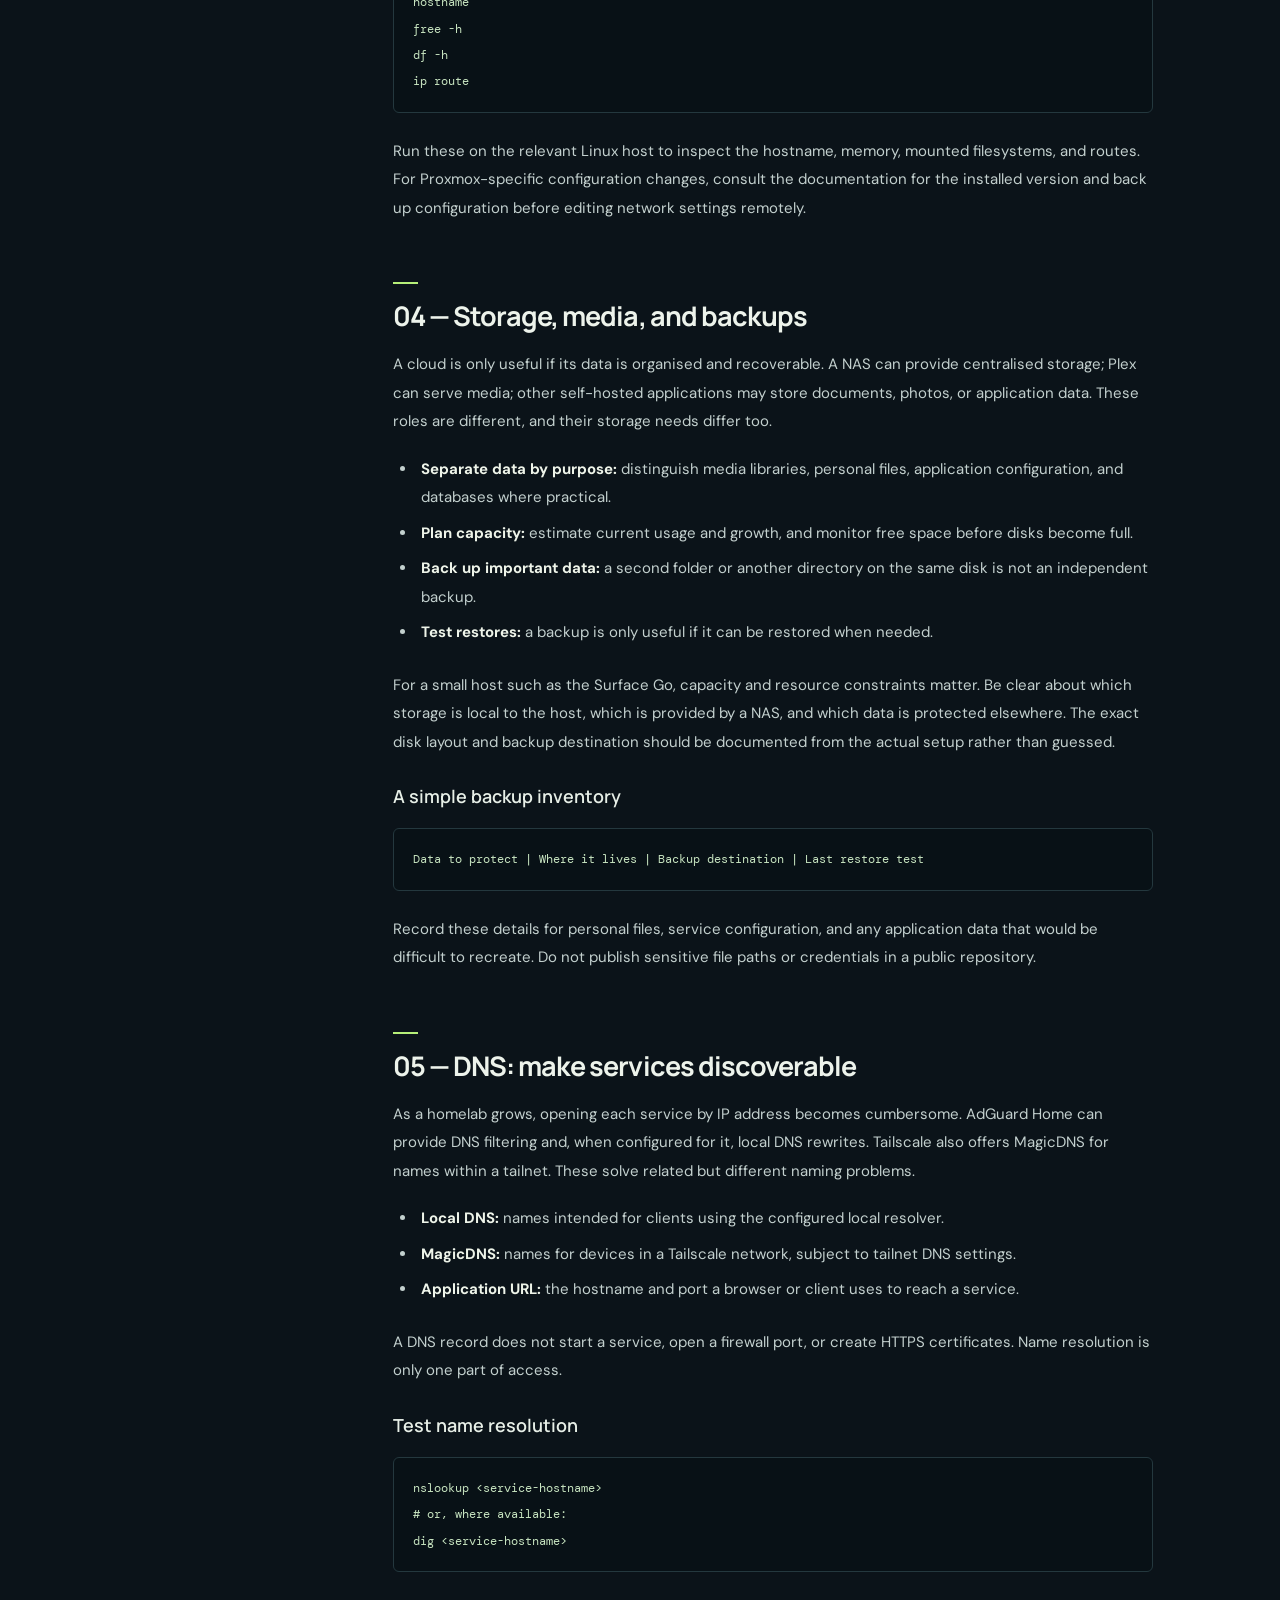
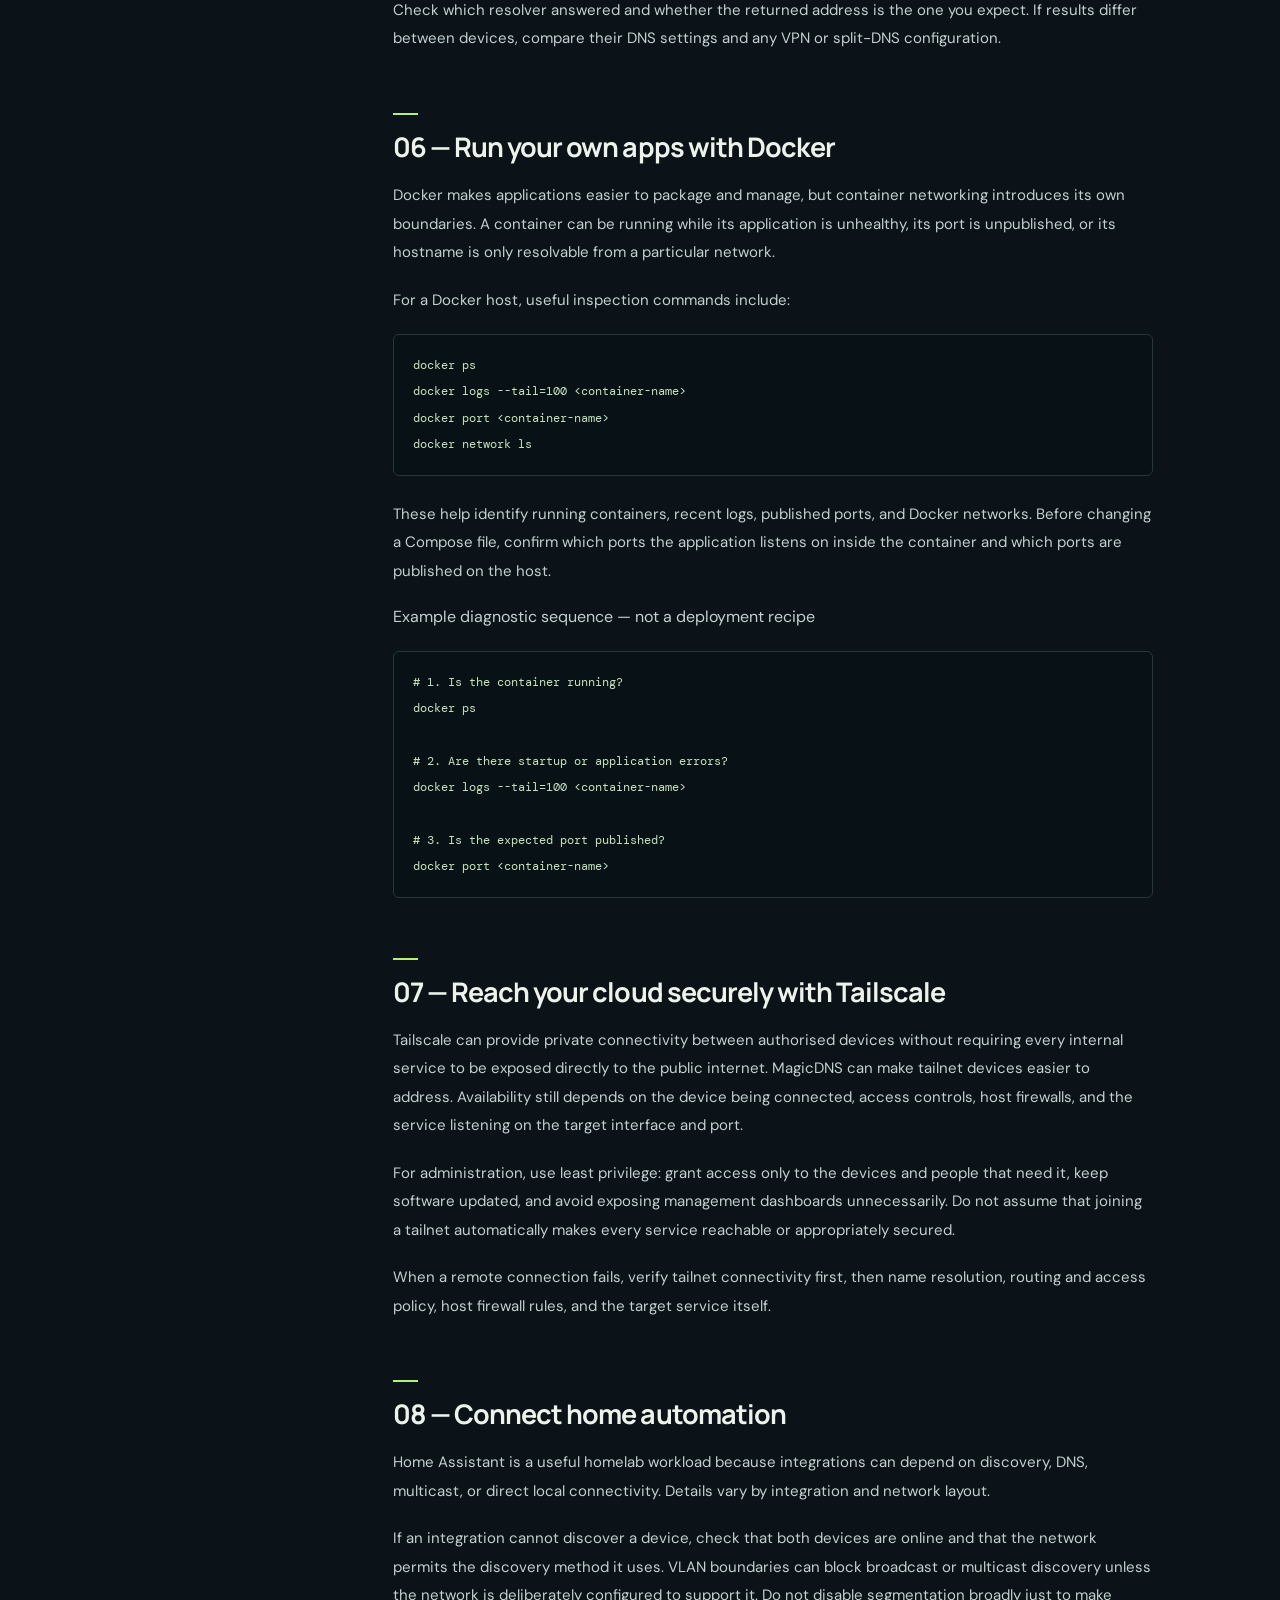
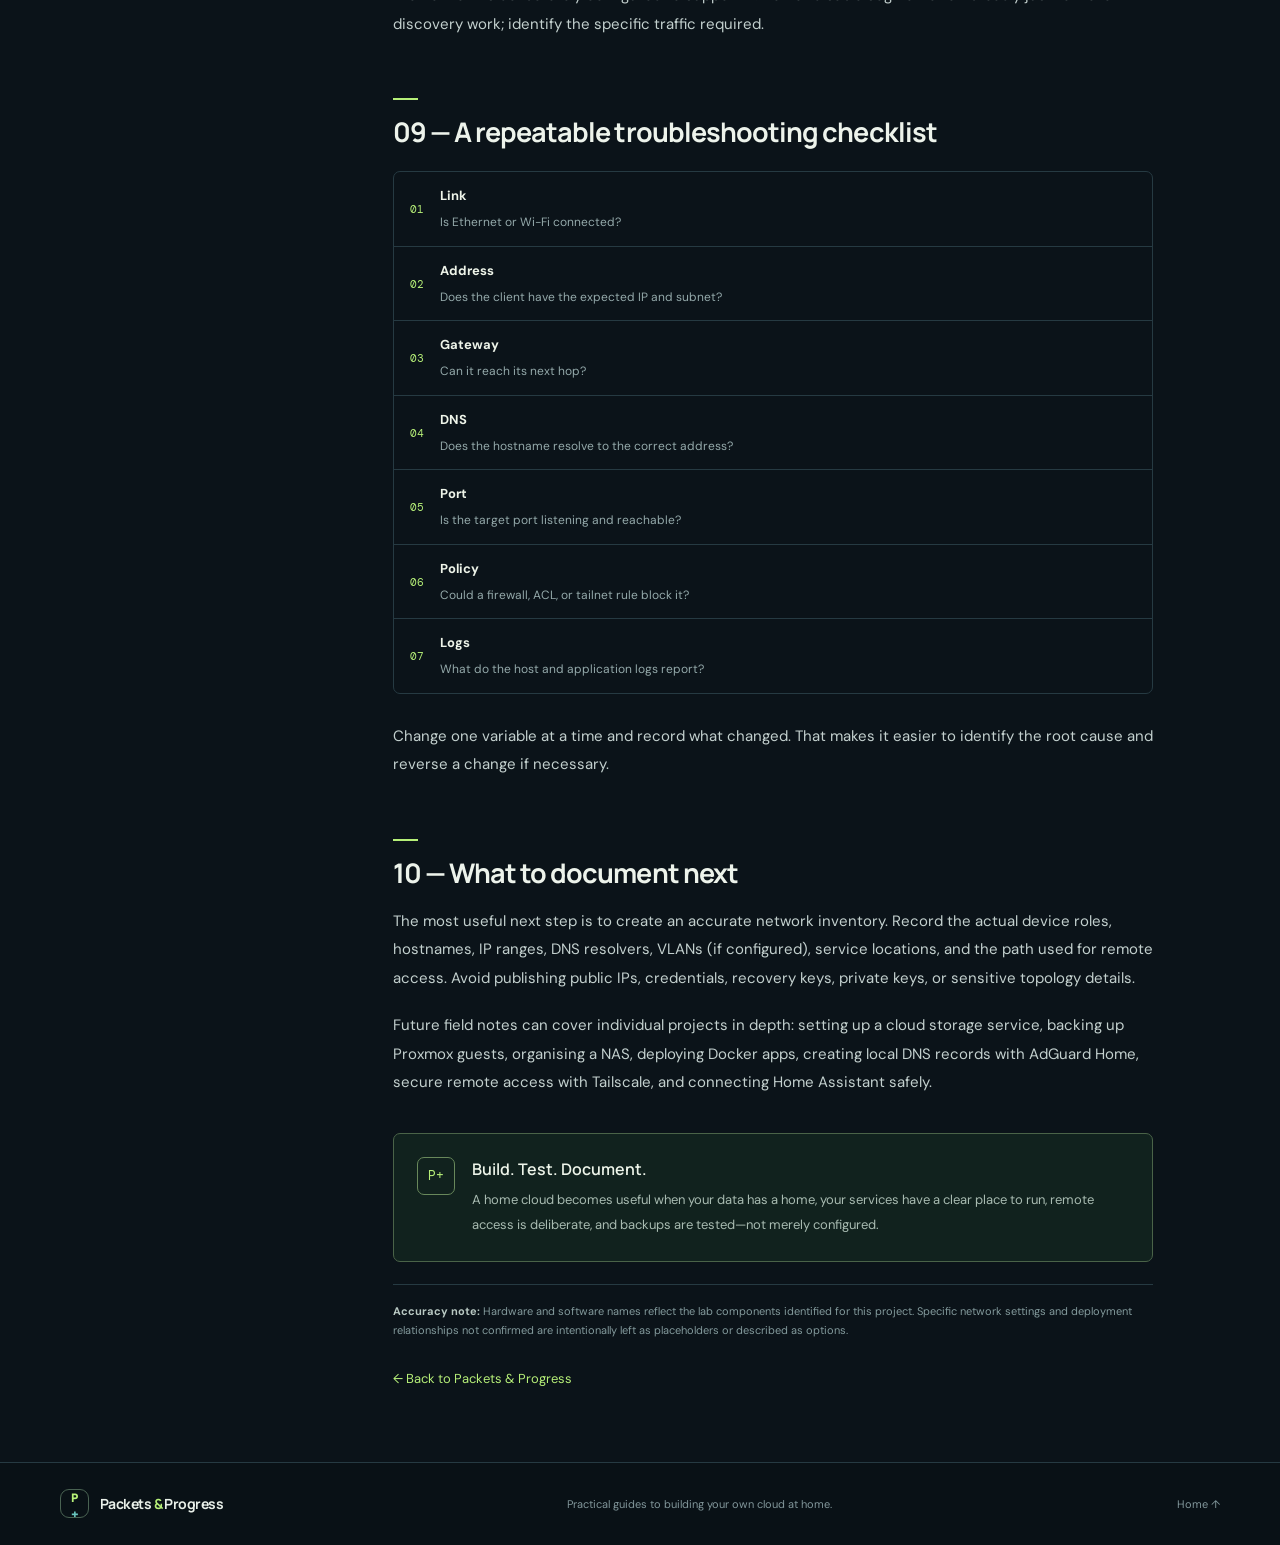
==== commit 5509bfed: "Refocus first article on building a private cloud at home" ====
--- a/docs/posts/first-steps.html
+++ b/docs/posts/first-steps.html
@@ -3,8 +3,8 @@
 <head>
   <meta charset="utf-8">
   <meta name="viewport" content="width=device-width, initial-scale=1">
-  <meta name="description" content="A practical beginner-friendly overview of a small homelab using Omada, Proxmox, Docker, AdGuard Home, Tailscale, and Home Assistant.">
-  <title>Building a Small Homelab: Network, Compute, and Services — Packets & Progress</title>
+  <meta name="description" content="A hands-on blueprint for making your own cloud at home with networking, Proxmox, storage, Docker, DNS, remote access, and home services.">
+  <title>Make Your Own Cloud @ Home — Packets & Progress</title>
   <link rel="stylesheet" href="../styles.css">
 </head>
 <body>
@@ -12,19 +12,19 @@
   <header class="site-header wrap"><a class="brand" href="../index.html"><span class="brand-mark">P<span>+</span></span><span>Packets <i>&</i> Progress</span></a><nav aria-label="Main navigation"><a href="../index.html#topics">Topics</a><a href="../index.html#latest">Latest notes</a><a class="nav-cta" href="../index.html">Home <span>↗</span></a></nav></header>
   <main class="article-wrap">
     <div class="article-breadcrumb"><a href="../index.html">Home</a><span>/</span><span>Field note 01</span></div>
-    <header class="article-header"><div class="eyebrow"><span class="eyebrow-line"></span> FIELD NOTE 01 · HOMELAB ARCHITECTURE</div><h1>Building a Small Homelab: <span>Network, Compute, and Services</span></h1><p class="article-deck">A practical look at how networking, virtualisation, DNS, remote access, and self-hosted applications fit together—and how to troubleshoot them one layer at a time.</p><div class="article-meta">BEGINNER FRIENDLY <span>·</span> 8–10 MIN READ <span>·</span> CONCEPTS + CHECKLISTS</div></header>
+    <header class="article-header"><div class="eyebrow"><span class="eyebrow-line"></span> FIELD NOTE 01 · MAKE YOUR OWN CLOUD @ HOME</div><h1>Make Your Own Cloud @ Home: <span>Network, Compute, Storage, and Services</span></h1><p class="article-deck">A practical guide to the building blocks of a personal cloud: connect your network, run services on your own hardware, manage files and media, and reach selected services securely when away from home.</p><div class="article-meta">BEGINNER FRIENDLY <span>·</span> 8–10 MIN READ <span>·</span> CONCEPTS + CHECKLISTS</div></header>
     <div class="article-hero-art"><div class="stack-layer"><span>01</span><b>NETWORK</b><small>Omada · LAN · Wi-Fi</small></div><div class="stack-layer"><span>02</span><b>COMPUTE</b><small>Proxmox · pve0</small></div><div class="stack-layer"><span>03</span><b>PLATFORM</b><small>Docker · DNS · access</small></div><div class="stack-layer layer4"><span>04</span><b>SERVICES</b><small>Home Assistant · media · apps</small></div><div class="stack-note">A useful mental model: each layer depends on the ones below it.</div></div>
     <div class="article-layout">
-      <aside class="toc"><div class="toc-title">IN THIS ARTICLE</div><a href="#architecture">01 Architecture</a><a href="#network">02 Network layer</a><a href="#proxmox">03 Compute layer</a><a href="#dns">04 DNS & names</a><a href="#containers">05 Containers</a><a href="#remote-access">06 Remote access</a><a href="#automation">07 Home automation</a><a href="#troubleshoot">08 Troubleshooting</a><a href="#next-steps">09 Next steps</a></aside>
+      <aside class="toc"><div class="toc-title">IN THIS ARTICLE</div><a href="#architecture">01 Cloud architecture</a><a href="#network">02 Network</a><a href="#proxmox">03 Compute</a><a href="#storage">04 Storage & backups</a><a href="#dns">05 DNS & names</a><a href="#containers">06 Apps & containers</a><a href="#remote-access">07 Remote access</a><a href="#automation">08 Home automation</a><a href="#troubleshoot">09 Troubleshooting</a><a href="#next-steps">10 Next steps</a></aside>
       <article class="prose">
-        <p class="lead">A homelab does not need a large rack or enterprise hardware to teach useful infrastructure skills. A modest machine, a managed network, and a few services are enough to explore how modern systems connect.</p>
-        <p>This article uses a small homelab as its example: an Omada-based networking environment, a Microsoft Surface Go running Proxmox VE on a node named <code>pve0</code>, and services involving Docker, AdGuard Home, Tailscale, and Home Assistant.</p>
-        <div class="notice"><b>Configuration note</b><p>This is an architecture overview based on the components in scope, not a claim that every component is deployed in one fully integrated configuration. Exact IP addresses, VLAN IDs, bridge names, DNS records, container placement, and firewall rules have not been specified here; substitute the values from your actual setup before running commands.</p></div>
-        <h2 id="architecture">01 — Think in layers</h2>
-        <p>When a service fails, it is tempting to change its configuration immediately. A more reliable approach is to trace the path from the client to the application.</p>
+        <p class="lead">A personal cloud is a collection of services you run and control on your own infrastructure. It might include file storage, media streaming, home automation, private DNS, and tools you can securely reach while away from home. You do not need enterprise hardware to start—but you do need to think about networking, storage, updates, security, and backups as parts of the same system.</p>
+        <p>The lab components used as examples here include Omada networking, a Microsoft Surface Go running Proxmox VE on the node <code>pve0</code>, and services involving NAS and Plex, Docker, AdGuard Home, Tailscale, and Home Assistant. This article explains how those pieces can fit into a home-cloud design; it does not assume every service is connected in one finished architecture.</p>
+        <div class="notice"><b>Configuration note</b><p>This is a practical architecture guide, not a claim that every component is deployed in one fully integrated configuration. Exact IP addresses, VLAN IDs, bridge names, DNS records, container placement, and firewall rules have not been specified here; substitute the values from your actual setup before running commands.</p></div>
+        <h2 id="architecture">01 — What does “your own cloud” mean?</h2>
+        <p>Cloud services do not have to run in a commercial data centre. At home, your own hardware can host applications and data while networking, virtualisation, and remote access make them usable. The trade-off is responsibility: you manage maintenance, security, availability, and recovery yourself. A useful way to organise the system is in layers, from connectivity up to the apps you use.</p>
         <ol><li><b>Physical and wireless connectivity:</b> Is the device connected to Ethernet or Wi-Fi?</li><li><b>Network:</b> Does it have a valid address, gateway, and route?</li><li><b>Name resolution:</b> Does the hostname resolve to the expected IP address?</li><li><b>Host and platform:</b> Is the target machine, VM, or container running?</li><li><b>Application:</b> Is the service listening on the expected port and reachable under the intended policy?</li></ol>
         <p>This layered method helps isolate a fault instead of changing several variables at once.</p>
-        <h2 id="network">02 — Network layer: gateway, switching, and Wi-Fi</h2>
+        <h2 id="network">02 — Connect the cloud: gateway, switching, and Wi-Fi</h2>
         <p>The Omada equipment identified for this lab includes an ER605 gateway, a TL-SG2210MP managed PoE+ switch, compatible Omada access points, and an Omada Controller. These components serve different roles:</p>
         <ul><li><b>Gateway/router:</b> routes traffic between the local network and other networks, subject to its configuration.</li><li><b>Managed switch:</b> connects wired devices and supports features such as VLANs and PoE where configured and supported.</li><li><b>Access points:</b> provide wireless access to the network.</li><li><b>Controller:</b> provides central management for supported Omada devices.</li></ul>
         <p>A managed switch does not automatically mean VLAN segmentation is active. VLANs, SSID-to-VLAN mappings, trunk/access port settings, DHCP scopes, and firewall policies must be configured consistently before devices are isolated as intended.</p>
@@ -42,7 +42,14 @@
 df -h
 ip route</code></pre>
         <p>Run these on the relevant Linux host to inspect the hostname, memory, mounted filesystems, and routes. For Proxmox-specific configuration changes, consult the documentation for the installed version and back up configuration before editing network settings remotely.</p>
-        <h2 id="dns">04 — DNS: make services discoverable</h2>
+        <h2 id="storage">04 — Storage, media, and backups</h2>
+        <p>A cloud is only useful if its data is organised and recoverable. A NAS can provide centralised storage; Plex can serve media; other self-hosted applications may store documents, photos, or application data. These roles are different, and their storage needs differ too.</p>
+        <ul><li><b>Separate data by purpose:</b> distinguish media libraries, personal files, application configuration, and databases where practical.</li><li><b>Plan capacity:</b> estimate current usage and growth, and monitor free space before disks become full.</li><li><b>Back up important data:</b> a second folder or another directory on the same disk is not an independent backup.</li><li><b>Test restores:</b> a backup is only useful if it can be restored when needed.</li></ul>
+        <p>For a small host such as the Surface Go, capacity and resource constraints matter. Be clear about which storage is local to the host, which is provided by a NAS, and which data is protected elsewhere. The exact disk layout and backup destination should be documented from the actual setup rather than guessed.</p>
+        <h3>A simple backup inventory</h3><pre><code>Data to protect | Where it lives | Backup destination | Last restore test</code></pre>
+        <p>Record these details for personal files, service configuration, and any application data that would be difficult to recreate. Do not publish sensitive file paths or credentials in a public repository.
+        </p>
+        <h2 id="dns">05 — DNS: make services discoverable</h2>
         <p>As a homelab grows, opening each service by IP address becomes cumbersome. AdGuard Home can provide DNS filtering and, when configured for it, local DNS rewrites. Tailscale also offers MagicDNS for names within a tailnet. These solve related but different naming problems.</p>
         <ul><li><b>Local DNS:</b> names intended for clients using the configured local resolver.</li><li><b>MagicDNS:</b> names for devices in a Tailscale network, subject to tailnet DNS settings.</li><li><b>Application URL:</b> the hostname and port a browser or client uses to reach a service.</li></ul>
         <p>A DNS record does not start a service, open a firewall port, or create HTTPS certificates. Name resolution is only one part of access.</p>
@@ -50,7 +57,7 @@
 # or, where available:
 dig &lt;service-hostname&gt;</code></pre>
         <p>Check which resolver answered and whether the returned address is the one you expect. If results differ between devices, compare their DNS settings and any VPN or split-DNS configuration.</p>
-        <h2 id="containers">05 — Docker: services and ports</h2>
+        <h2 id="containers">06 — Run your own apps with Docker</h2>
         <p>Docker makes applications easier to package and manage, but container networking introduces its own boundaries. A container can be running while its application is unhealthy, its port is unpublished, or its hostname is only resolvable from a particular network.</p>
         <p>For a Docker host, useful inspection commands include:</p><pre><code>docker ps
 docker logs --tail=100 &lt;container-name&gt;
@@ -65,25 +72,25 @@
 
 # 3. Is the expected port published?
 docker port &lt;container-name&gt;</code></pre>
-        <h2 id="remote-access">06 — Remote access with Tailscale</h2>
+        <h2 id="remote-access">07 — Reach your cloud securely with Tailscale</h2>
         <p>Tailscale can provide private connectivity between authorised devices without requiring every internal service to be exposed directly to the public internet. MagicDNS can make tailnet devices easier to address. Availability still depends on the device being connected, access controls, host firewalls, and the service listening on the target interface and port.</p>
         <p>For administration, use least privilege: grant access only to the devices and people that need it, keep software updated, and avoid exposing management dashboards unnecessarily. Do not assume that joining a tailnet automatically makes every service reachable or appropriately secured.</p>
         <p>When a remote connection fails, verify tailnet connectivity first, then name resolution, routing and access policy, host firewall rules, and the target service itself.</p>
-        <h2 id="automation">07 — Home Assistant and network-dependent services</h2>
+        <h2 id="automation">08 — Connect home automation</h2>
         <p>Home Assistant is a useful homelab workload because integrations can depend on discovery, DNS, multicast, or direct local connectivity. Details vary by integration and network layout.</p>
         <p>If an integration cannot discover a device, check that both devices are online and that the network permits the discovery method it uses. VLAN boundaries can block broadcast or multicast discovery unless the network is deliberately configured to support it. Do not disable segmentation broadly just to make discovery work; identify the specific traffic required.</p>
-        <h2 id="troubleshoot">08 — A repeatable troubleshooting checklist</h2>
+        <h2 id="troubleshoot">09 — A repeatable troubleshooting checklist</h2>
         <div class="checklist"><div><span>01</span><p><b>Link</b><small>Is Ethernet or Wi-Fi connected?</small></p></div><div><span>02</span><p><b>Address</b><small>Does the client have the expected IP and subnet?</small></p></div><div><span>03</span><p><b>Gateway</b><small>Can it reach its next hop?</small></p></div><div><span>04</span><p><b>DNS</b><small>Does the hostname resolve to the correct address?</small></p></div><div><span>05</span><p><b>Port</b><small>Is the target port listening and reachable?</small></p></div><div><span>06</span><p><b>Policy</b><small>Could a firewall, ACL, or tailnet rule block it?</small></p></div><div><span>07</span><p><b>Logs</b><small>What do the host and application logs report?</small></p></div></div>
         <p>Change one variable at a time and record what changed. That makes it easier to identify the root cause and reverse a change if necessary.</p>
-        <h2 id="next-steps">09 — What to document next</h2>
+        <h2 id="next-steps">10 — What to document next</h2>
         <p>The most useful next step is to create an accurate network inventory. Record the actual device roles, hostnames, IP ranges, DNS resolvers, VLANs (if configured), service locations, and the path used for remote access. Avoid publishing public IPs, credentials, recovery keys, private keys, or sensitive topology details.</p>
-        <p>Future field notes can cover individual tasks in depth: Omada network design, Proxmox bridge configuration, Docker port troubleshooting, AdGuard Home local DNS, Tailscale access, and Home Assistant discovery.</p>
-        <div class="closing-callout"><span class="callout-mark">P+</span><div><b>Build. Test. Document.</b><p>A homelab gets easier to operate when every service has a known place, every name has a purpose, and every troubleshooting step tests a clear hypothesis.</p></div></div>
+        <p>Future field notes can cover individual projects in depth: setting up a cloud storage service, backing up Proxmox guests, organising a NAS, deploying Docker apps, creating local DNS records with AdGuard Home, secure remote access with Tailscale, and connecting Home Assistant safely.</p>
+        <div class="closing-callout"><span class="callout-mark">P+</span><div><b>Build. Test. Document.</b><p>A home cloud becomes useful when your data has a home, your services have a clear place to run, remote access is deliberate, and backups are tested—not merely configured.</p></div></div>
         <div class="article-footnote"><b>Accuracy note:</b> Hardware and software names reflect the lab components identified for this project. Specific network settings and deployment relationships not confirmed are intentionally left as placeholders or described as options.</div>
         <a class="back-home" href="../index.html">← Back to Packets & Progress</a>
       </article>
     </div>
   </main>
-  <footer class="site-footer"><div class="wrap footer-inner"><a class="brand" href="../index.html"><span class="brand-mark">P<span>+</span></span><span>Packets <i>&</i> Progress</span></a><span>Practical notes for curious network builders.</span><a href="../index.html">Home ↑</a></div></footer>
+  <footer class="site-footer"><div class="wrap footer-inner"><a class="brand" href="../index.html"><span class="brand-mark">P<span>+</span></span><span>Packets <i>&</i> Progress</span></a><span>Practical guides to building your own cloud at home.</span><a href="../index.html">Home ↑</a></div></footer>
 </body>
 </html>
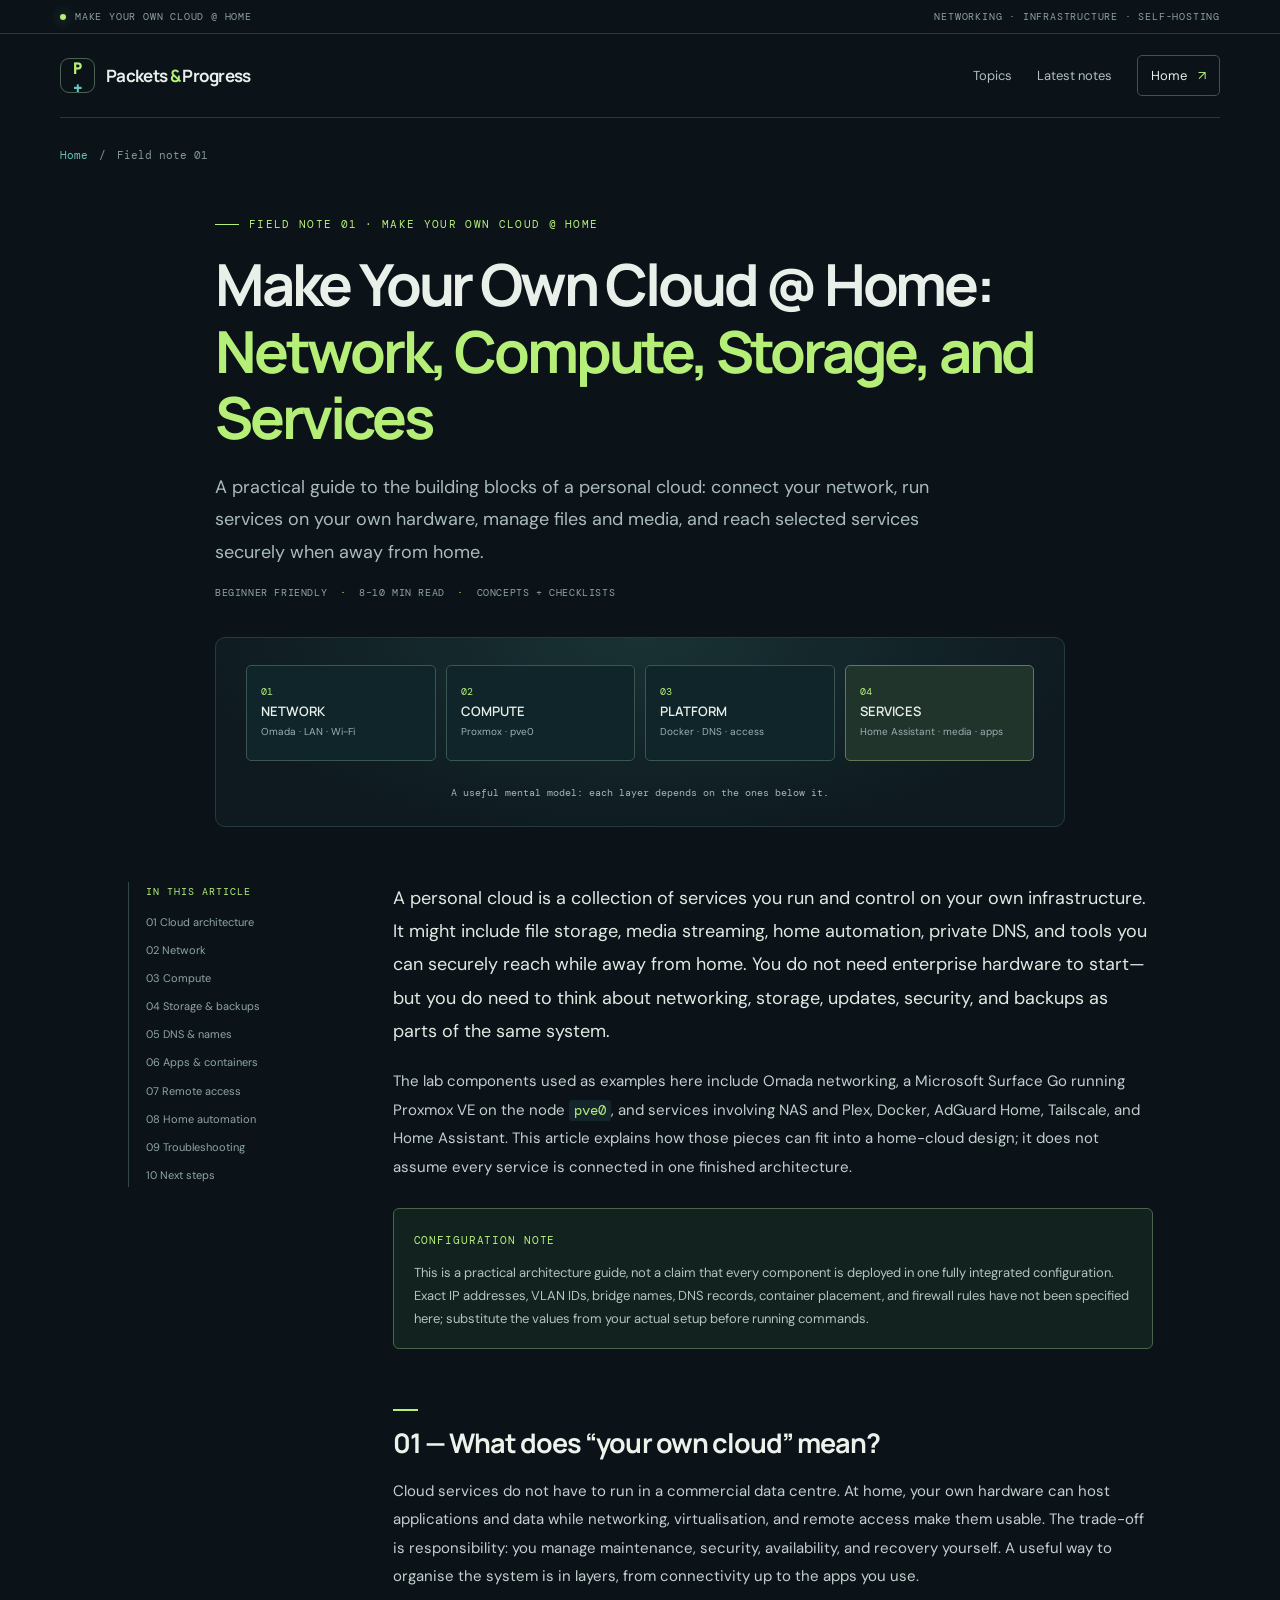
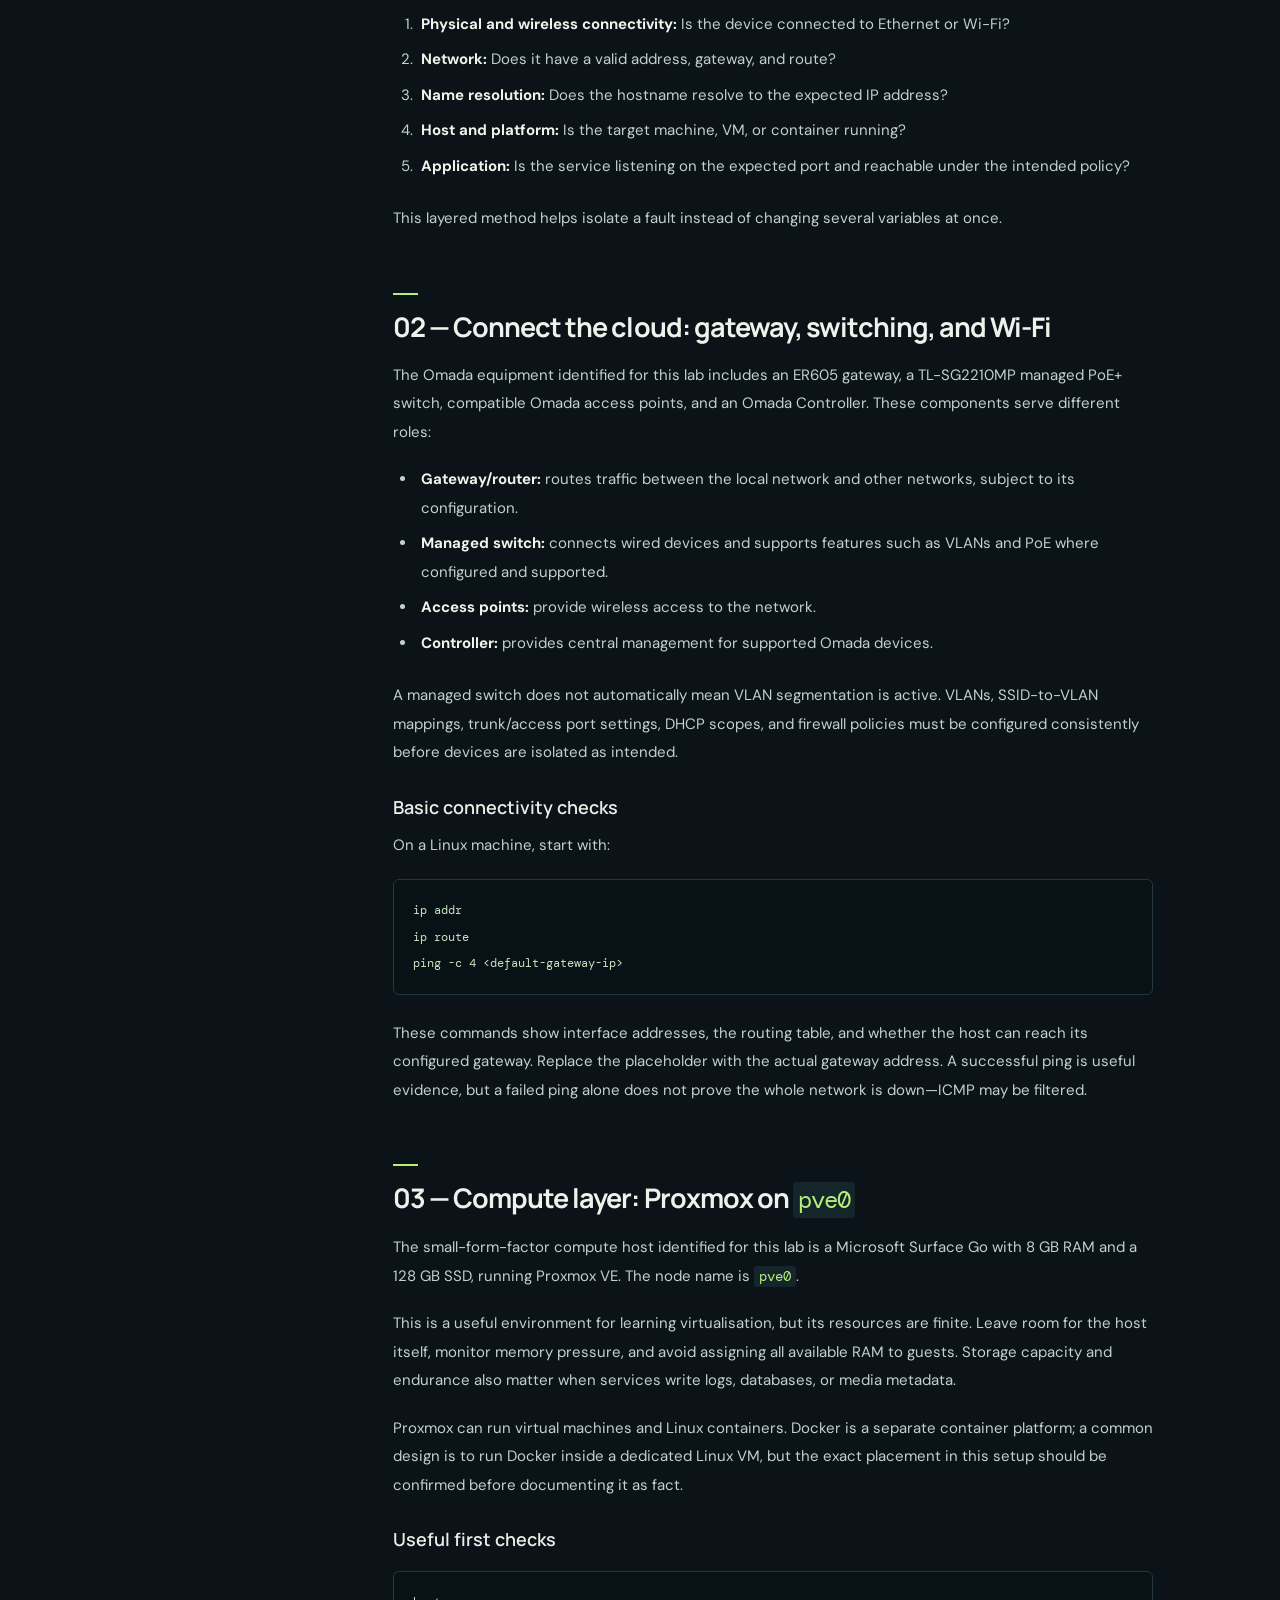
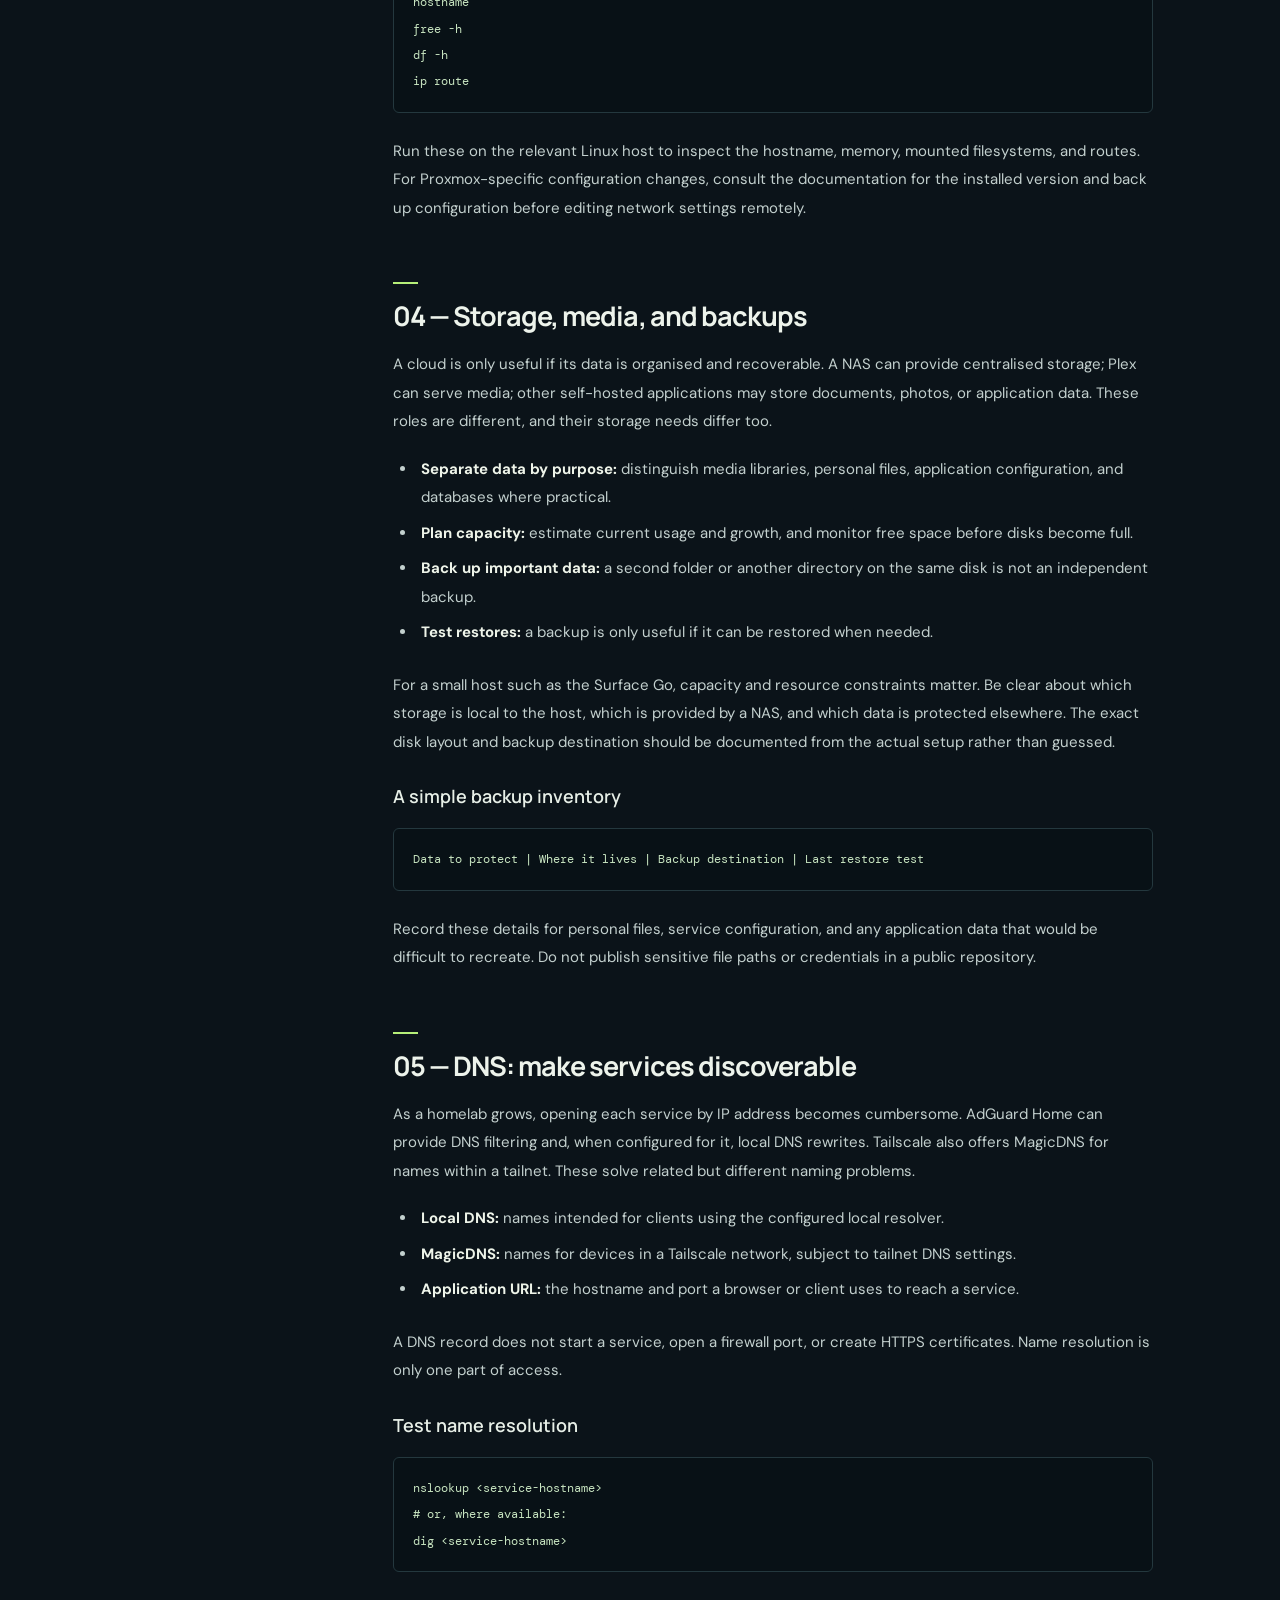
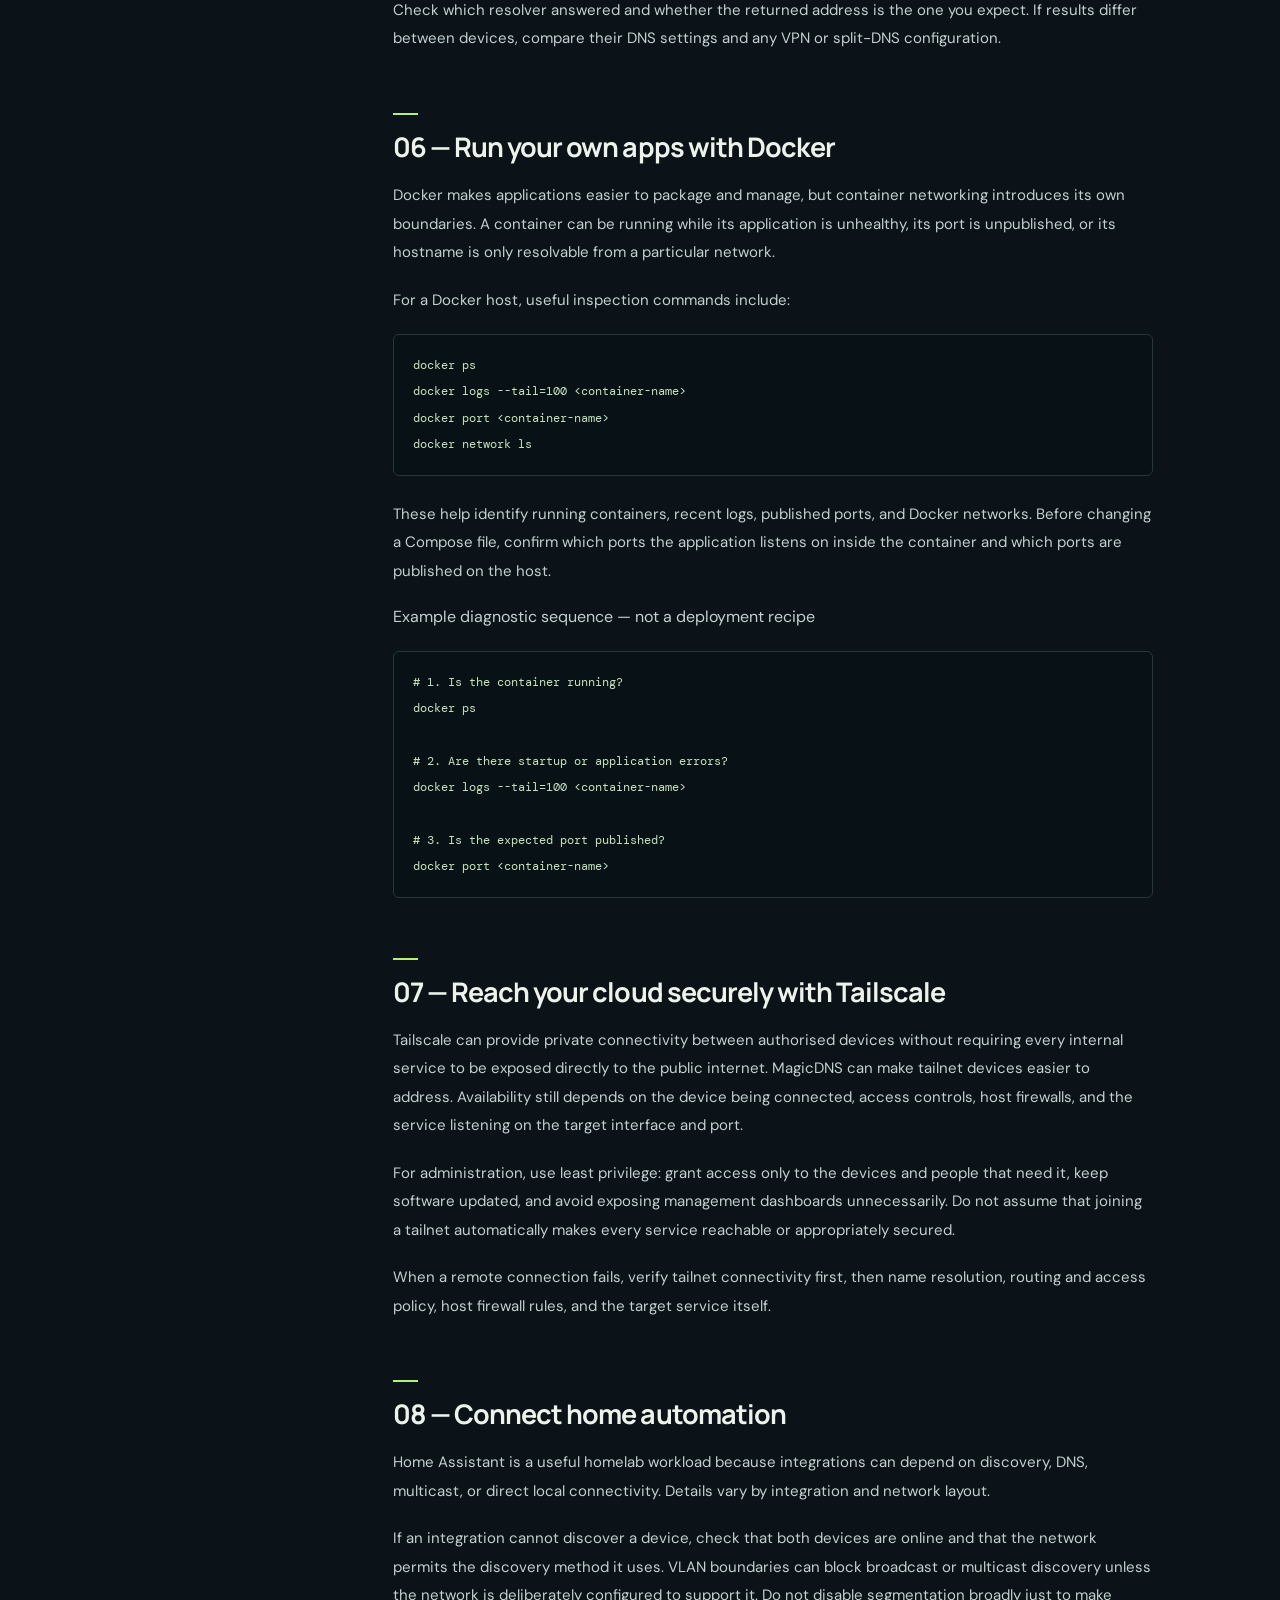
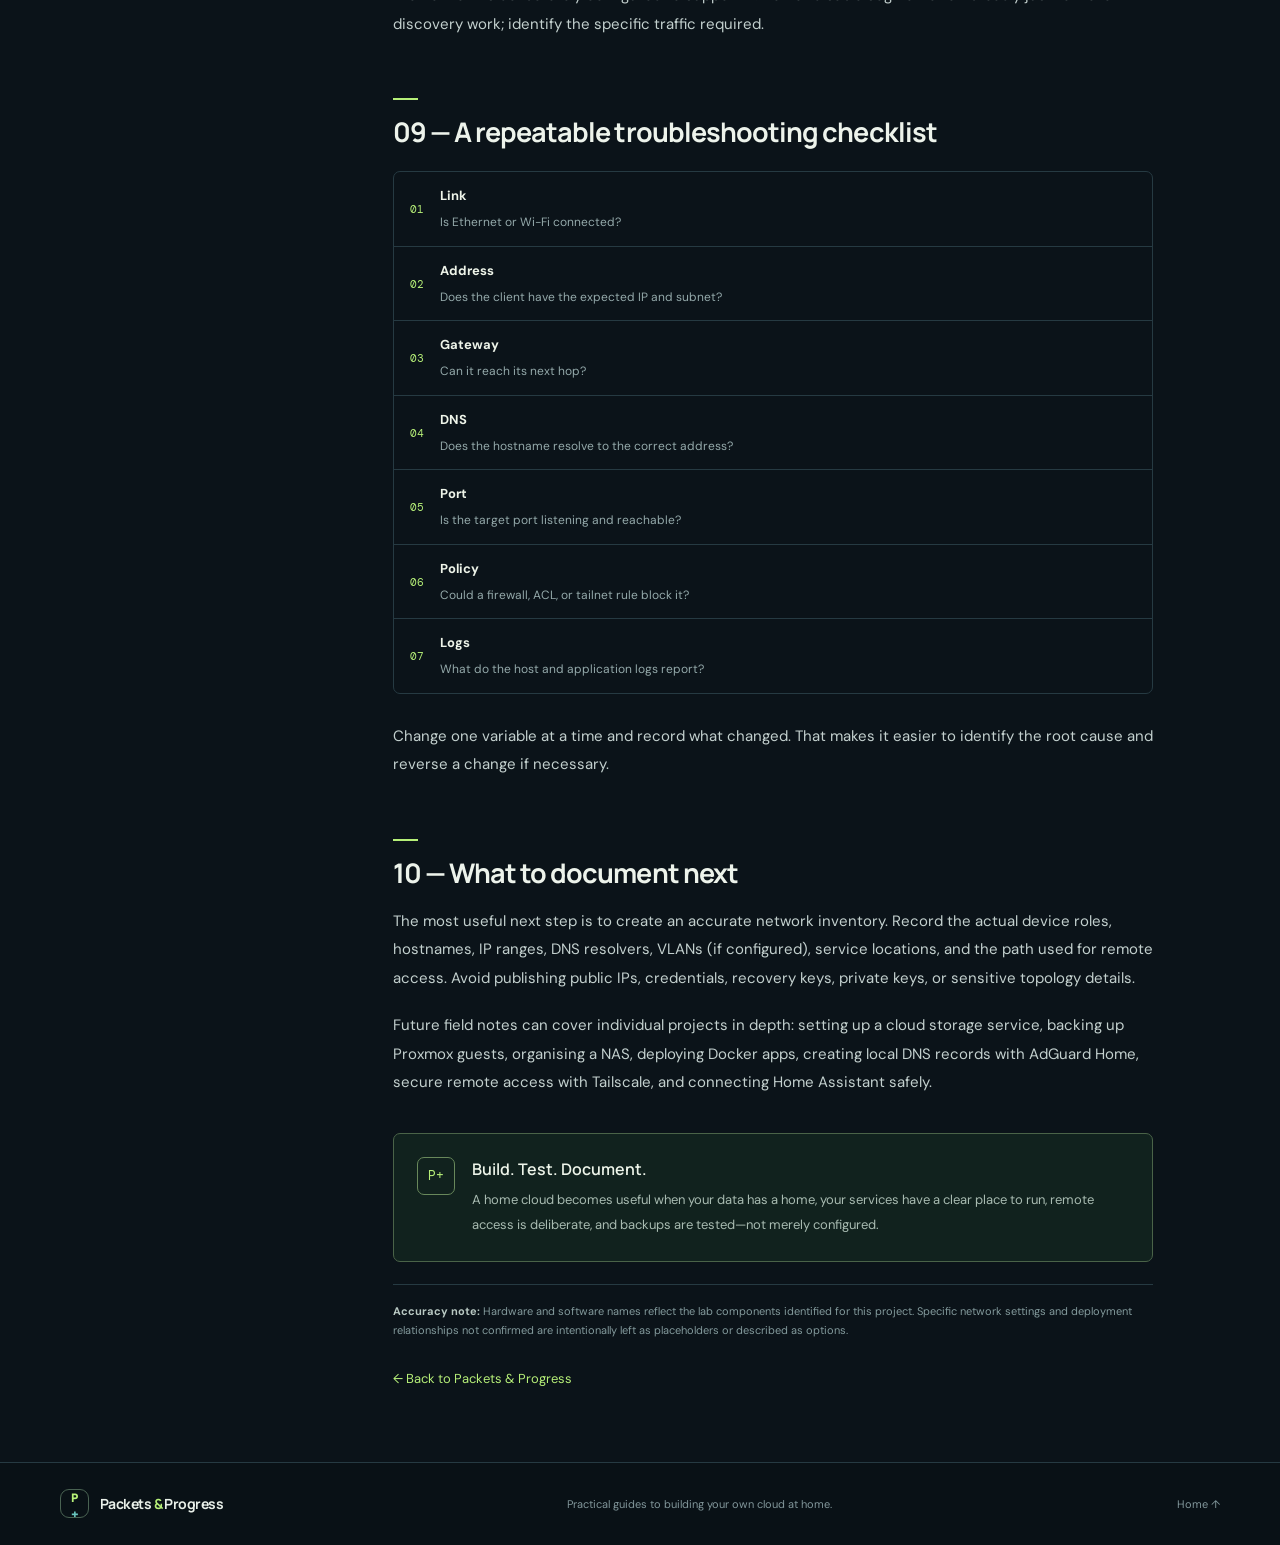
==== commit 4af7c4d5: "Align article branding with Make Your Own Cloud at Home" ====
--- a/docs/posts/first-steps.html
+++ b/docs/posts/first-steps.html
@@ -8,7 +8,7 @@
   <link rel="stylesheet" href="../styles.css">
 </head>
 <body>
-  <div class="topline"><span class="pulse"></span> FIELD NOTES FROM A WORKING HOMELAB <span class="topline-right">NETWORKING · INFRASTRUCTURE · SELF-HOSTING</span></div>
+  <div class="topline"><span class="pulse"></span> MAKE YOUR OWN CLOUD @ HOME <span class="topline-right">NETWORKING · INFRASTRUCTURE · SELF-HOSTING</span></div>
   <header class="site-header wrap"><a class="brand" href="../index.html"><span class="brand-mark">P<span>+</span></span><span>Packets <i>&</i> Progress</span></a><nav aria-label="Main navigation"><a href="../index.html#topics">Topics</a><a href="../index.html#latest">Latest notes</a><a class="nav-cta" href="../index.html">Home <span>↗</span></a></nav></header>
   <main class="article-wrap">
     <div class="article-breadcrumb"><a href="../index.html">Home</a><span>/</span><span>Field note 01</span></div>
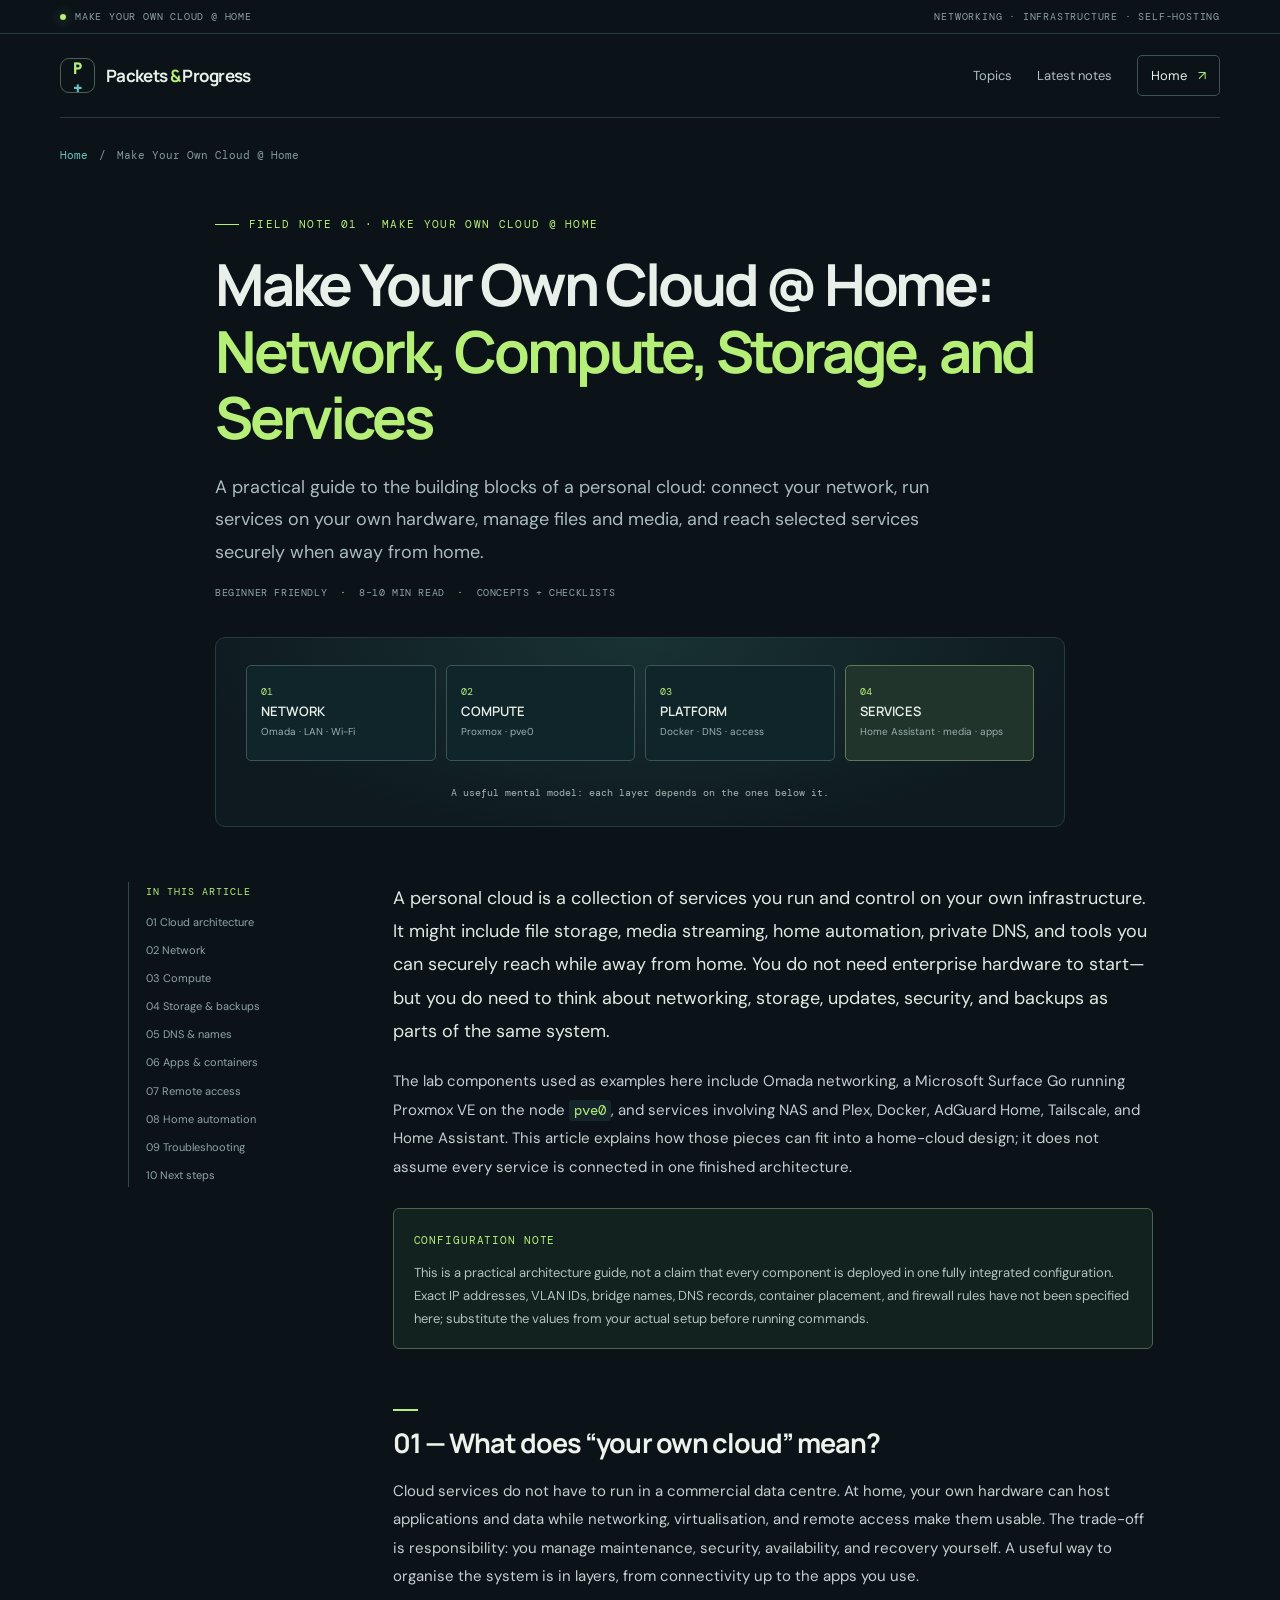
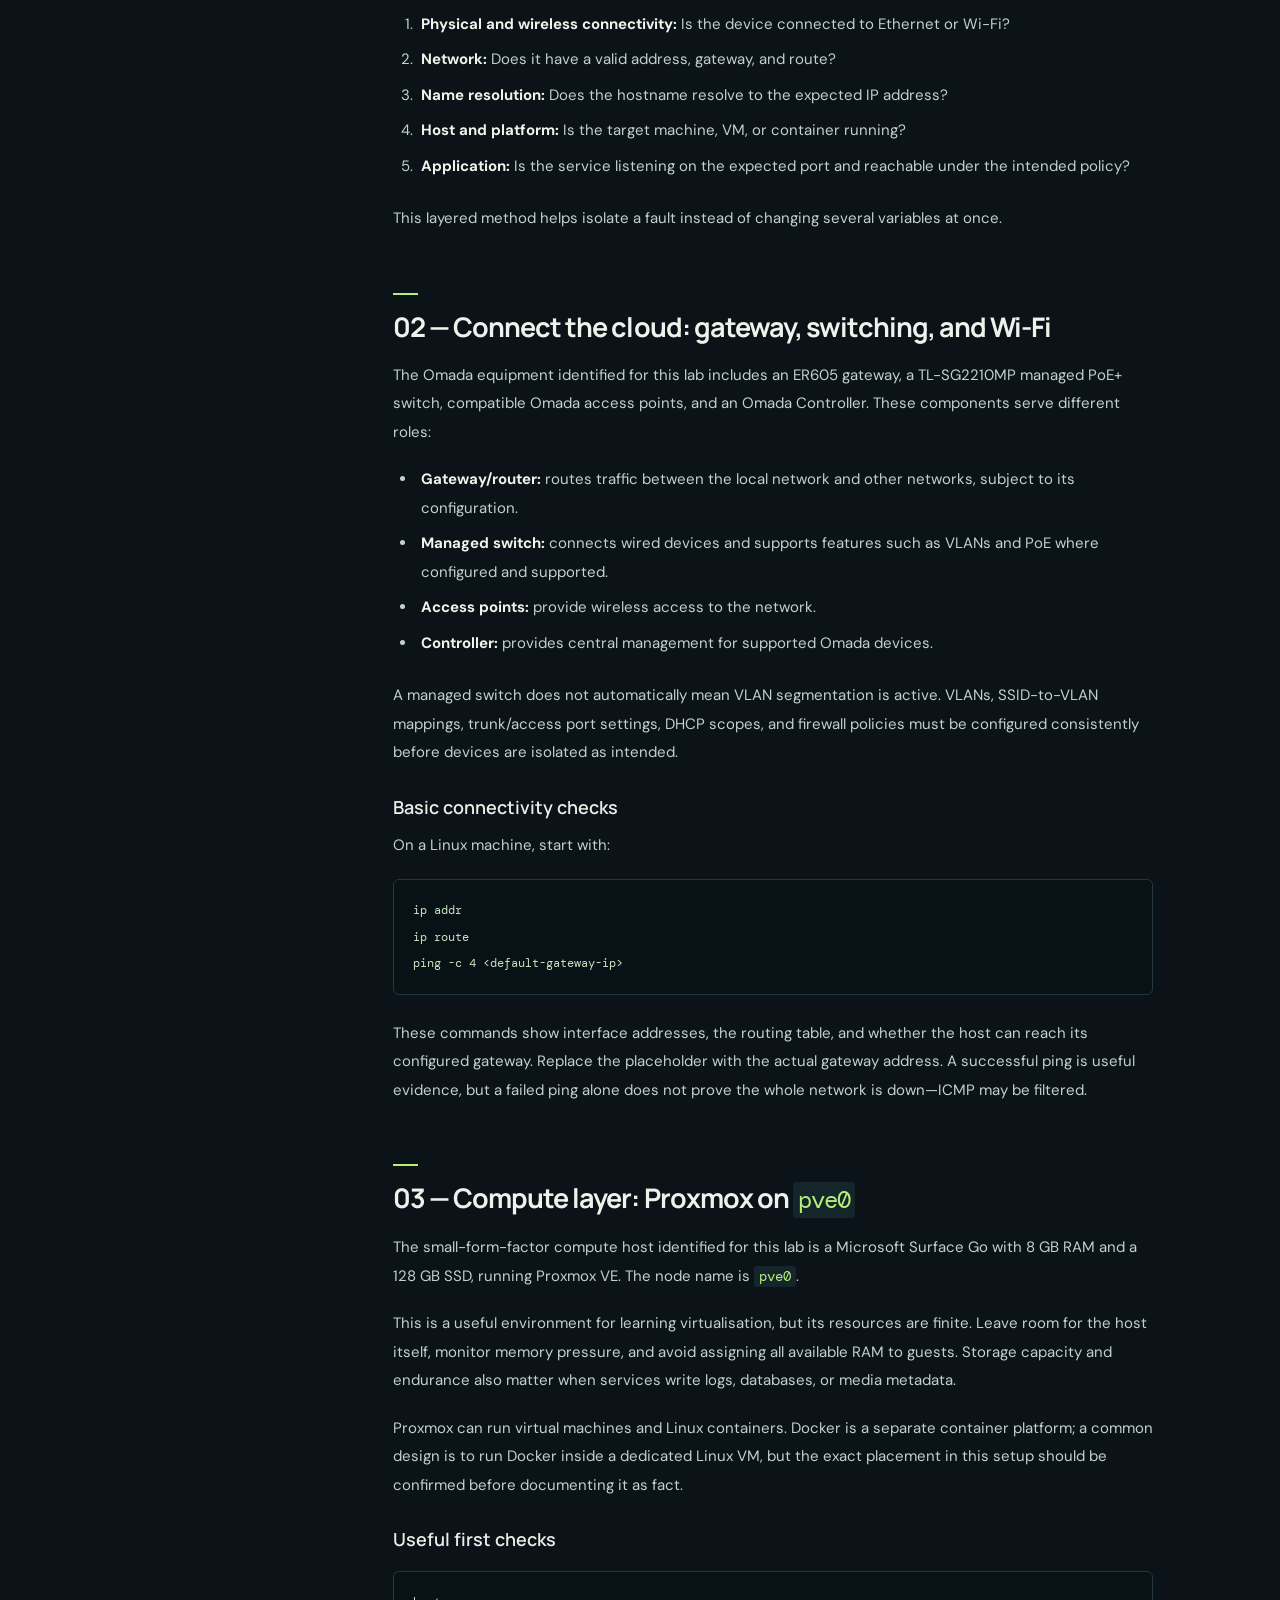
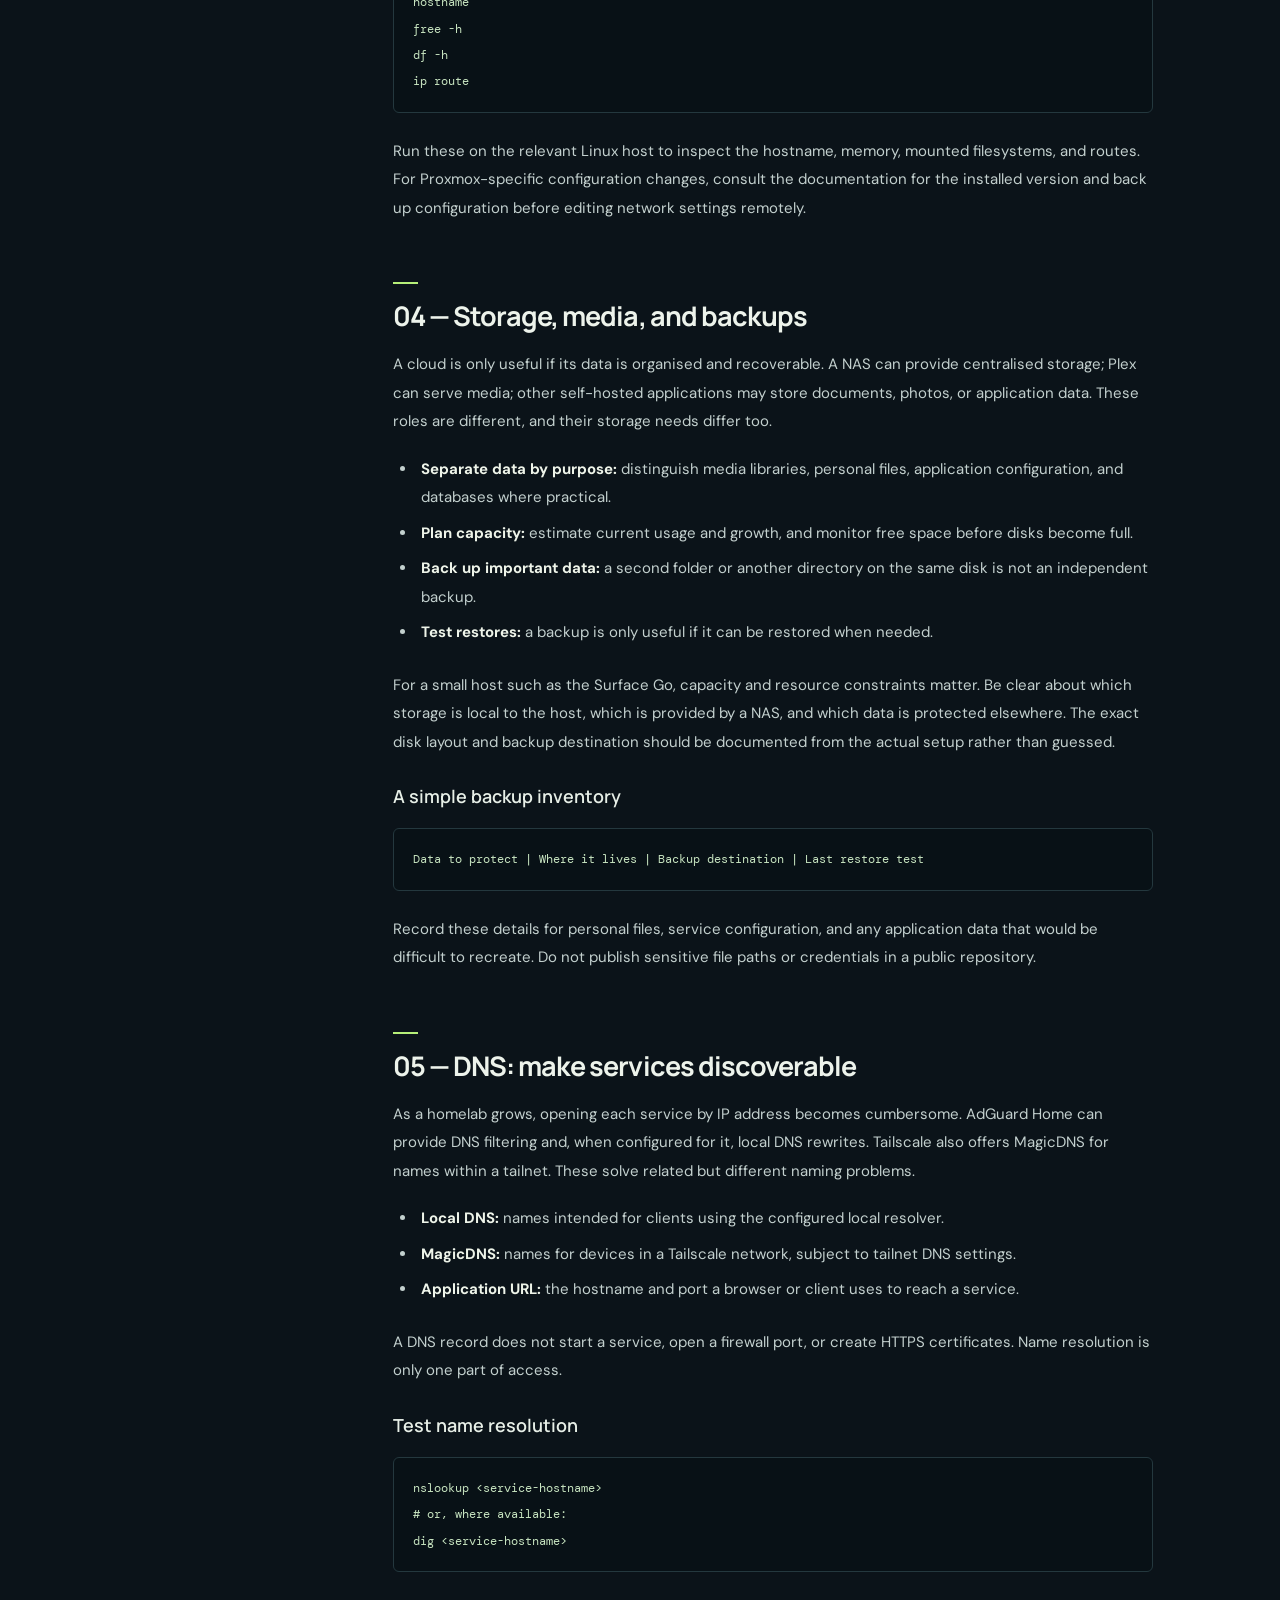
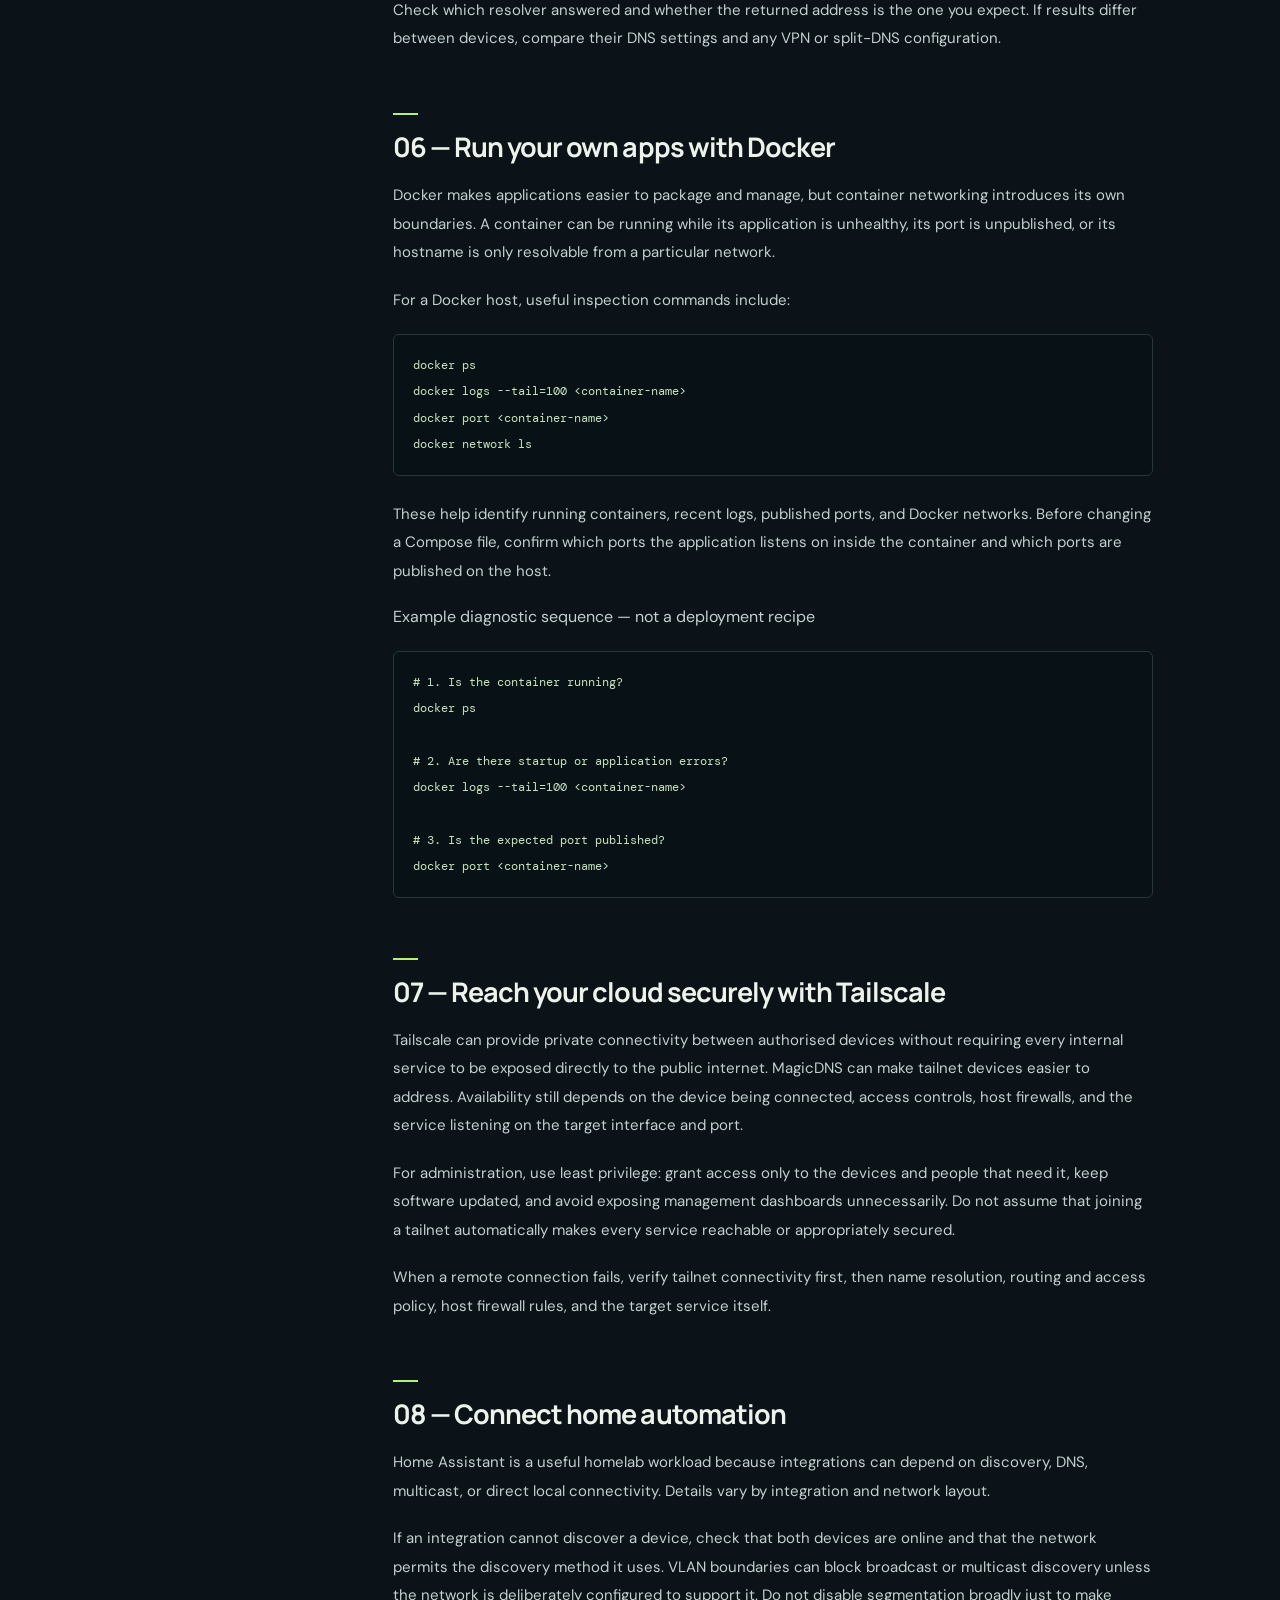
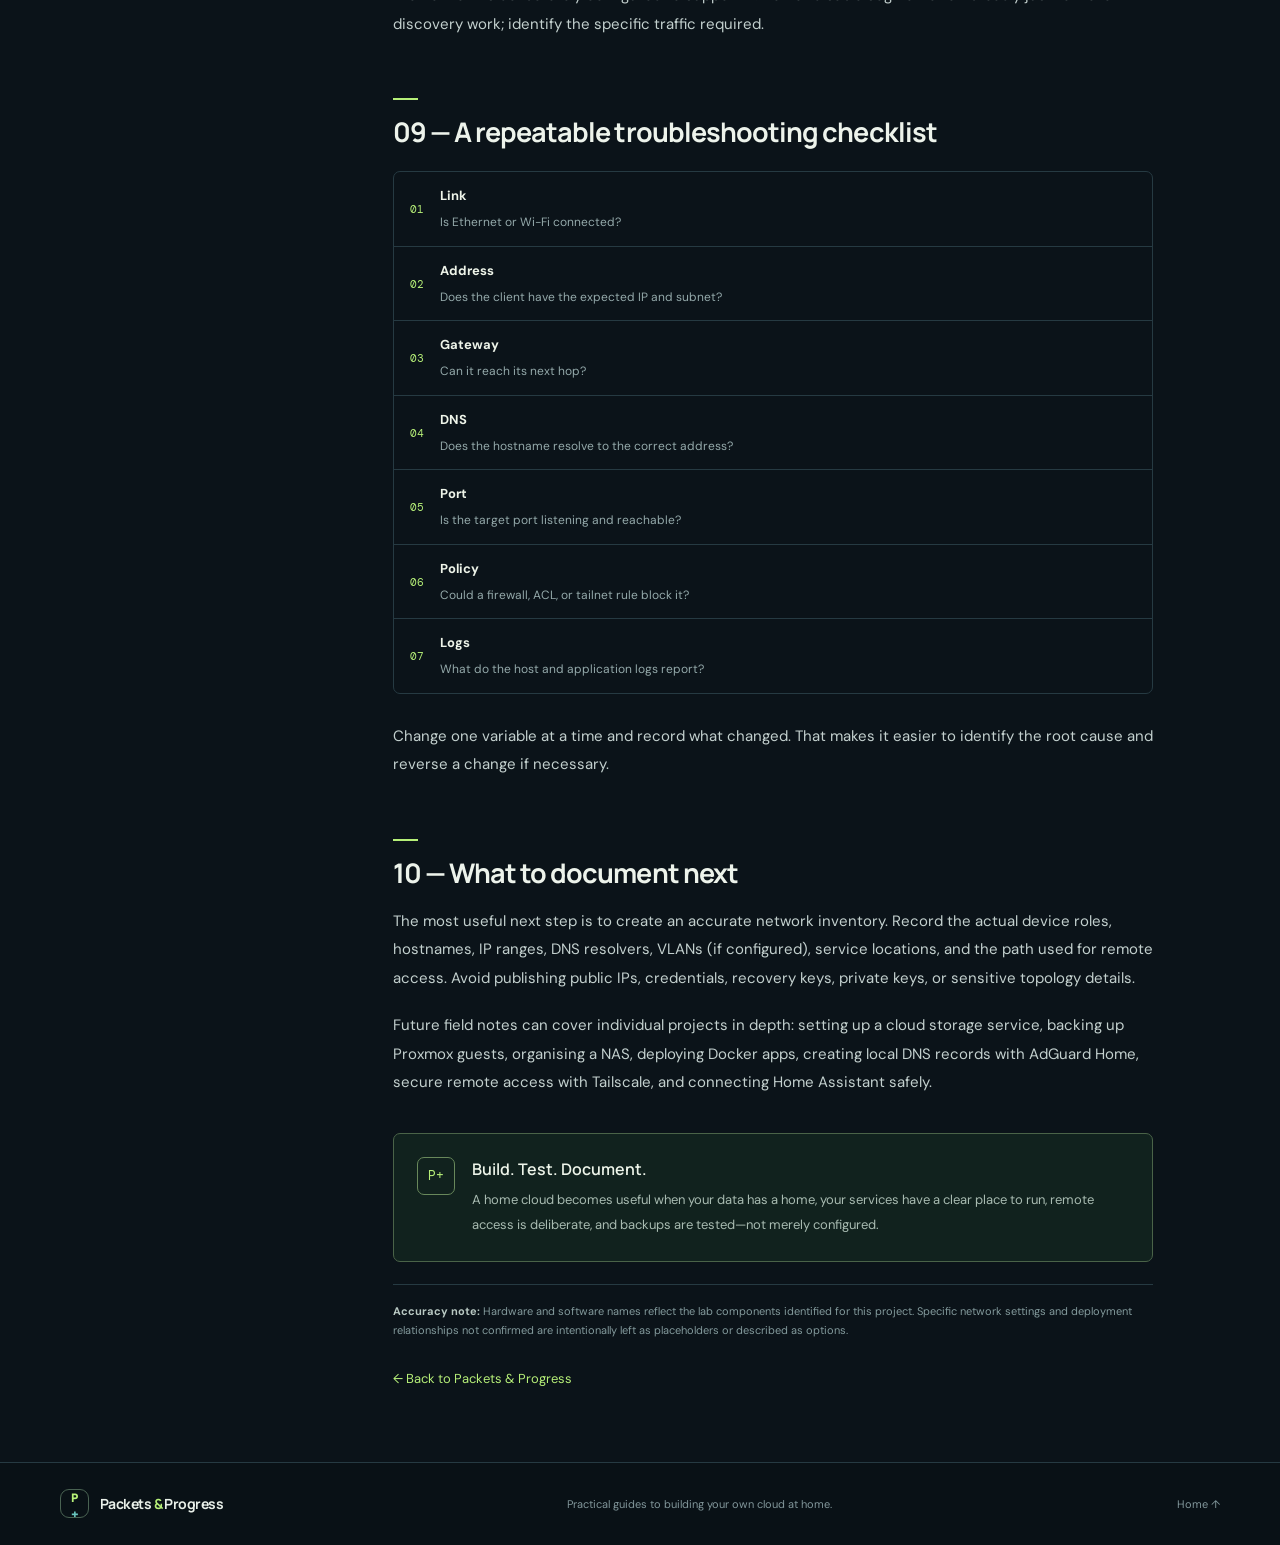
==== commit 3f82ea6e: "Fix Field Note 01 breadcrumb label" ====
--- a/docs/posts/first-steps.html
+++ b/docs/posts/first-steps.html
@@ -11,7 +11,7 @@
   <div class="topline"><span class="pulse"></span> MAKE YOUR OWN CLOUD @ HOME <span class="topline-right">NETWORKING · INFRASTRUCTURE · SELF-HOSTING</span></div>
   <header class="site-header wrap"><a class="brand" href="../index.html"><span class="brand-mark">P<span>+</span></span><span>Packets <i>&</i> Progress</span></a><nav aria-label="Main navigation"><a href="../index.html#topics">Topics</a><a href="../index.html#latest">Latest notes</a><a class="nav-cta" href="../index.html">Home <span>↗</span></a></nav></header>
   <main class="article-wrap">
-    <div class="article-breadcrumb"><a href="../index.html">Home</a><span>/</span><span>Field note 01</span></div>
+    <div class="article-breadcrumb"><a href="../index.html">Home</a><span>/</span><span>Make Your Own Cloud @ Home</span></div>
     <header class="article-header"><div class="eyebrow"><span class="eyebrow-line"></span> FIELD NOTE 01 · MAKE YOUR OWN CLOUD @ HOME</div><h1>Make Your Own Cloud @ Home: <span>Network, Compute, Storage, and Services</span></h1><p class="article-deck">A practical guide to the building blocks of a personal cloud: connect your network, run services on your own hardware, manage files and media, and reach selected services securely when away from home.</p><div class="article-meta">BEGINNER FRIENDLY <span>·</span> 8–10 MIN READ <span>·</span> CONCEPTS + CHECKLISTS</div></header>
     <div class="article-hero-art"><div class="stack-layer"><span>01</span><b>NETWORK</b><small>Omada · LAN · Wi-Fi</small></div><div class="stack-layer"><span>02</span><b>COMPUTE</b><small>Proxmox · pve0</small></div><div class="stack-layer"><span>03</span><b>PLATFORM</b><small>Docker · DNS · access</small></div><div class="stack-layer layer4"><span>04</span><b>SERVICES</b><small>Home Assistant · media · apps</small></div><div class="stack-note">A useful mental model: each layer depends on the ones below it.</div></div>
     <div class="article-layout">
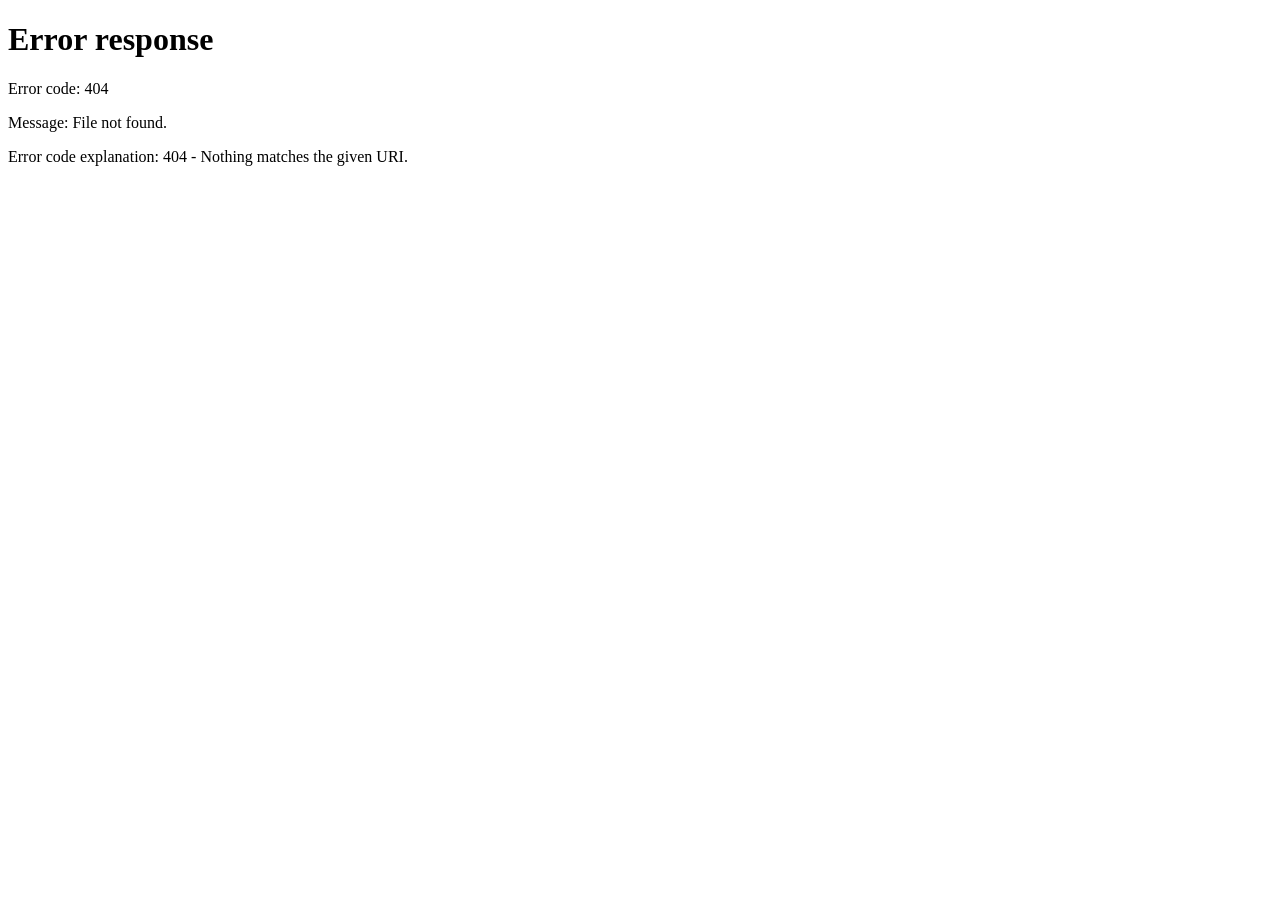
==== commit 0679d645: "Redirect legacy .html article URL to clean permalink" ====
--- a/docs/posts/first-steps.html
+++ b/docs/posts/first-steps.html
@@ -3,94 +3,14 @@
 <head>
   <meta charset="utf-8">
   <meta name="viewport" content="width=device-width, initial-scale=1">
-  <meta name="description" content="A hands-on blueprint for making your own cloud at home with networking, Proxmox, storage, Docker, DNS, remote access, and home services.">
-  <title>Make Your Own Cloud @ Home — Packets & Progress</title>
-  <link rel="stylesheet" href="../styles.css">
+  <meta name="robots" content="noindex">
+  <meta http-equiv="refresh" content="0; url=first-steps">
+  <link rel="icon" type="image/svg+xml" href="../favicon.svg">
+  <link rel="canonical" href="https://avichadda.github.io/networking-journey/posts/first-steps">
+  <title>Article moved — Packets & Progress</title>
+  <script>window.location.replace(new URL("first-steps", window.location.href).href);</script>
 </head>
 <body>
-  <div class="topline"><span class="pulse"></span> MAKE YOUR OWN CLOUD @ HOME <span class="topline-right">NETWORKING · INFRASTRUCTURE · SELF-HOSTING</span></div>
-  <header class="site-header wrap"><a class="brand" href="../index.html"><span class="brand-mark">P<span>+</span></span><span>Packets <i>&</i> Progress</span></a><nav aria-label="Main navigation"><a href="../index.html#topics">Topics</a><a href="../index.html#latest">Latest notes</a><a class="nav-cta" href="../index.html">Home <span>↗</span></a></nav></header>
-  <main class="article-wrap">
-    <div class="article-breadcrumb"><a href="../index.html">Home</a><span>/</span><span>Make Your Own Cloud @ Home</span></div>
-    <header class="article-header"><div class="eyebrow"><span class="eyebrow-line"></span> FIELD NOTE 01 · MAKE YOUR OWN CLOUD @ HOME</div><h1>Make Your Own Cloud @ Home: <span>Network, Compute, Storage, and Services</span></h1><p class="article-deck">A practical guide to the building blocks of a personal cloud: connect your network, run services on your own hardware, manage files and media, and reach selected services securely when away from home.</p><div class="article-meta">BEGINNER FRIENDLY <span>·</span> 8–10 MIN READ <span>·</span> CONCEPTS + CHECKLISTS</div></header>
-    <div class="article-hero-art"><div class="stack-layer"><span>01</span><b>NETWORK</b><small>Omada · LAN · Wi-Fi</small></div><div class="stack-layer"><span>02</span><b>COMPUTE</b><small>Proxmox · pve0</small></div><div class="stack-layer"><span>03</span><b>PLATFORM</b><small>Docker · DNS · access</small></div><div class="stack-layer layer4"><span>04</span><b>SERVICES</b><small>Home Assistant · media · apps</small></div><div class="stack-note">A useful mental model: each layer depends on the ones below it.</div></div>
-    <div class="article-layout">
-      <aside class="toc"><div class="toc-title">IN THIS ARTICLE</div><a href="#architecture">01 Cloud architecture</a><a href="#network">02 Network</a><a href="#proxmox">03 Compute</a><a href="#storage">04 Storage & backups</a><a href="#dns">05 DNS & names</a><a href="#containers">06 Apps & containers</a><a href="#remote-access">07 Remote access</a><a href="#automation">08 Home automation</a><a href="#troubleshoot">09 Troubleshooting</a><a href="#next-steps">10 Next steps</a></aside>
-      <article class="prose">
-        <p class="lead">A personal cloud is a collection of services you run and control on your own infrastructure. It might include file storage, media streaming, home automation, private DNS, and tools you can securely reach while away from home. You do not need enterprise hardware to start—but you do need to think about networking, storage, updates, security, and backups as parts of the same system.</p>
-        <p>The lab components used as examples here include Omada networking, a Microsoft Surface Go running Proxmox VE on the node <code>pve0</code>, and services involving NAS and Plex, Docker, AdGuard Home, Tailscale, and Home Assistant. This article explains how those pieces can fit into a home-cloud design; it does not assume every service is connected in one finished architecture.</p>
-        <div class="notice"><b>Configuration note</b><p>This is a practical architecture guide, not a claim that every component is deployed in one fully integrated configuration. Exact IP addresses, VLAN IDs, bridge names, DNS records, container placement, and firewall rules have not been specified here; substitute the values from your actual setup before running commands.</p></div>
-        <h2 id="architecture">01 — What does “your own cloud” mean?</h2>
-        <p>Cloud services do not have to run in a commercial data centre. At home, your own hardware can host applications and data while networking, virtualisation, and remote access make them usable. The trade-off is responsibility: you manage maintenance, security, availability, and recovery yourself. A useful way to organise the system is in layers, from connectivity up to the apps you use.</p>
-        <ol><li><b>Physical and wireless connectivity:</b> Is the device connected to Ethernet or Wi-Fi?</li><li><b>Network:</b> Does it have a valid address, gateway, and route?</li><li><b>Name resolution:</b> Does the hostname resolve to the expected IP address?</li><li><b>Host and platform:</b> Is the target machine, VM, or container running?</li><li><b>Application:</b> Is the service listening on the expected port and reachable under the intended policy?</li></ol>
-        <p>This layered method helps isolate a fault instead of changing several variables at once.</p>
-        <h2 id="network">02 — Connect the cloud: gateway, switching, and Wi-Fi</h2>
-        <p>The Omada equipment identified for this lab includes an ER605 gateway, a TL-SG2210MP managed PoE+ switch, compatible Omada access points, and an Omada Controller. These components serve different roles:</p>
-        <ul><li><b>Gateway/router:</b> routes traffic between the local network and other networks, subject to its configuration.</li><li><b>Managed switch:</b> connects wired devices and supports features such as VLANs and PoE where configured and supported.</li><li><b>Access points:</b> provide wireless access to the network.</li><li><b>Controller:</b> provides central management for supported Omada devices.</li></ul>
-        <p>A managed switch does not automatically mean VLAN segmentation is active. VLANs, SSID-to-VLAN mappings, trunk/access port settings, DHCP scopes, and firewall policies must be configured consistently before devices are isolated as intended.</p>
-        <h3>Basic connectivity checks</h3><p>On a Linux machine, start with:</p>
-        <pre><code>ip addr
-ip route
-ping -c 4 &lt;default-gateway-ip&gt;</code></pre>
-        <p>These commands show interface addresses, the routing table, and whether the host can reach its configured gateway. Replace the placeholder with the actual gateway address. A successful ping is useful evidence, but a failed ping alone does not prove the whole network is down—ICMP may be filtered.</p>
-        <h2 id="proxmox">03 — Compute layer: Proxmox on <code>pve0</code></h2>
-        <p>The small-form-factor compute host identified for this lab is a Microsoft Surface Go with 8 GB RAM and a 128 GB SSD, running Proxmox VE. The node name is <code>pve0</code>.</p>
-        <p>This is a useful environment for learning virtualisation, but its resources are finite. Leave room for the host itself, monitor memory pressure, and avoid assigning all available RAM to guests. Storage capacity and endurance also matter when services write logs, databases, or media metadata.</p>
-        <p>Proxmox can run virtual machines and Linux containers. Docker is a separate container platform; a common design is to run Docker inside a dedicated Linux VM, but the exact placement in this setup should be confirmed before documenting it as fact.</p>
-        <h3>Useful first checks</h3><pre><code>hostname
-free -h
-df -h
-ip route</code></pre>
-        <p>Run these on the relevant Linux host to inspect the hostname, memory, mounted filesystems, and routes. For Proxmox-specific configuration changes, consult the documentation for the installed version and back up configuration before editing network settings remotely.</p>
-        <h2 id="storage">04 — Storage, media, and backups</h2>
-        <p>A cloud is only useful if its data is organised and recoverable. A NAS can provide centralised storage; Plex can serve media; other self-hosted applications may store documents, photos, or application data. These roles are different, and their storage needs differ too.</p>
-        <ul><li><b>Separate data by purpose:</b> distinguish media libraries, personal files, application configuration, and databases where practical.</li><li><b>Plan capacity:</b> estimate current usage and growth, and monitor free space before disks become full.</li><li><b>Back up important data:</b> a second folder or another directory on the same disk is not an independent backup.</li><li><b>Test restores:</b> a backup is only useful if it can be restored when needed.</li></ul>
-        <p>For a small host such as the Surface Go, capacity and resource constraints matter. Be clear about which storage is local to the host, which is provided by a NAS, and which data is protected elsewhere. The exact disk layout and backup destination should be documented from the actual setup rather than guessed.</p>
-        <h3>A simple backup inventory</h3><pre><code>Data to protect | Where it lives | Backup destination | Last restore test</code></pre>
-        <p>Record these details for personal files, service configuration, and any application data that would be difficult to recreate. Do not publish sensitive file paths or credentials in a public repository.
-        </p>
-        <h2 id="dns">05 — DNS: make services discoverable</h2>
-        <p>As a homelab grows, opening each service by IP address becomes cumbersome. AdGuard Home can provide DNS filtering and, when configured for it, local DNS rewrites. Tailscale also offers MagicDNS for names within a tailnet. These solve related but different naming problems.</p>
-        <ul><li><b>Local DNS:</b> names intended for clients using the configured local resolver.</li><li><b>MagicDNS:</b> names for devices in a Tailscale network, subject to tailnet DNS settings.</li><li><b>Application URL:</b> the hostname and port a browser or client uses to reach a service.</li></ul>
-        <p>A DNS record does not start a service, open a firewall port, or create HTTPS certificates. Name resolution is only one part of access.</p>
-        <h3>Test name resolution</h3><pre><code>nslookup &lt;service-hostname&gt;
-# or, where available:
-dig &lt;service-hostname&gt;</code></pre>
-        <p>Check which resolver answered and whether the returned address is the one you expect. If results differ between devices, compare their DNS settings and any VPN or split-DNS configuration.</p>
-        <h2 id="containers">06 — Run your own apps with Docker</h2>
-        <p>Docker makes applications easier to package and manage, but container networking introduces its own boundaries. A container can be running while its application is unhealthy, its port is unpublished, or its hostname is only resolvable from a particular network.</p>
-        <p>For a Docker host, useful inspection commands include:</p><pre><code>docker ps
-docker logs --tail=100 &lt;container-name&gt;
-docker port &lt;container-name&gt;
-docker network ls</code></pre>
-        <p>These help identify running containers, recent logs, published ports, and Docker networks. Before changing a Compose file, confirm which ports the application listens on inside the container and which ports are published on the host.</p>
-        <div class="code-caption">Example diagnostic sequence — not a deployment recipe</div><pre><code># 1. Is the container running?
-docker ps
-
-# 2. Are there startup or application errors?
-docker logs --tail=100 &lt;container-name&gt;
-
-# 3. Is the expected port published?
-docker port &lt;container-name&gt;</code></pre>
-        <h2 id="remote-access">07 — Reach your cloud securely with Tailscale</h2>
-        <p>Tailscale can provide private connectivity between authorised devices without requiring every internal service to be exposed directly to the public internet. MagicDNS can make tailnet devices easier to address. Availability still depends on the device being connected, access controls, host firewalls, and the service listening on the target interface and port.</p>
-        <p>For administration, use least privilege: grant access only to the devices and people that need it, keep software updated, and avoid exposing management dashboards unnecessarily. Do not assume that joining a tailnet automatically makes every service reachable or appropriately secured.</p>
-        <p>When a remote connection fails, verify tailnet connectivity first, then name resolution, routing and access policy, host firewall rules, and the target service itself.</p>
-        <h2 id="automation">08 — Connect home automation</h2>
-        <p>Home Assistant is a useful homelab workload because integrations can depend on discovery, DNS, multicast, or direct local connectivity. Details vary by integration and network layout.</p>
-        <p>If an integration cannot discover a device, check that both devices are online and that the network permits the discovery method it uses. VLAN boundaries can block broadcast or multicast discovery unless the network is deliberately configured to support it. Do not disable segmentation broadly just to make discovery work; identify the specific traffic required.</p>
-        <h2 id="troubleshoot">09 — A repeatable troubleshooting checklist</h2>
-        <div class="checklist"><div><span>01</span><p><b>Link</b><small>Is Ethernet or Wi-Fi connected?</small></p></div><div><span>02</span><p><b>Address</b><small>Does the client have the expected IP and subnet?</small></p></div><div><span>03</span><p><b>Gateway</b><small>Can it reach its next hop?</small></p></div><div><span>04</span><p><b>DNS</b><small>Does the hostname resolve to the correct address?</small></p></div><div><span>05</span><p><b>Port</b><small>Is the target port listening and reachable?</small></p></div><div><span>06</span><p><b>Policy</b><small>Could a firewall, ACL, or tailnet rule block it?</small></p></div><div><span>07</span><p><b>Logs</b><small>What do the host and application logs report?</small></p></div></div>
-        <p>Change one variable at a time and record what changed. That makes it easier to identify the root cause and reverse a change if necessary.</p>
-        <h2 id="next-steps">10 — What to document next</h2>
-        <p>The most useful next step is to create an accurate network inventory. Record the actual device roles, hostnames, IP ranges, DNS resolvers, VLANs (if configured), service locations, and the path used for remote access. Avoid publishing public IPs, credentials, recovery keys, private keys, or sensitive topology details.</p>
-        <p>Future field notes can cover individual projects in depth: setting up a cloud storage service, backing up Proxmox guests, organising a NAS, deploying Docker apps, creating local DNS records with AdGuard Home, secure remote access with Tailscale, and connecting Home Assistant safely.</p>
-        <div class="closing-callout"><span class="callout-mark">P+</span><div><b>Build. Test. Document.</b><p>A home cloud becomes useful when your data has a home, your services have a clear place to run, remote access is deliberate, and backups are tested—not merely configured.</p></div></div>
-        <div class="article-footnote"><b>Accuracy note:</b> Hardware and software names reflect the lab components identified for this project. Specific network settings and deployment relationships not confirmed are intentionally left as placeholders or described as options.</div>
-        <a class="back-home" href="../index.html">← Back to Packets & Progress</a>
-      </article>
-    </div>
-  </main>
-  <footer class="site-footer"><div class="wrap footer-inner"><a class="brand" href="../index.html"><span class="brand-mark">P<span>+</span></span><span>Packets <i>&</i> Progress</span></a><span>Practical guides to building your own cloud at home.</span><a href="../index.html">Home ↑</a></div></footer>
+  <p>This article has moved to <a href="first-steps">Make Your Own Cloud @ Home</a>.</p>
 </body>
-</html>+</html>
